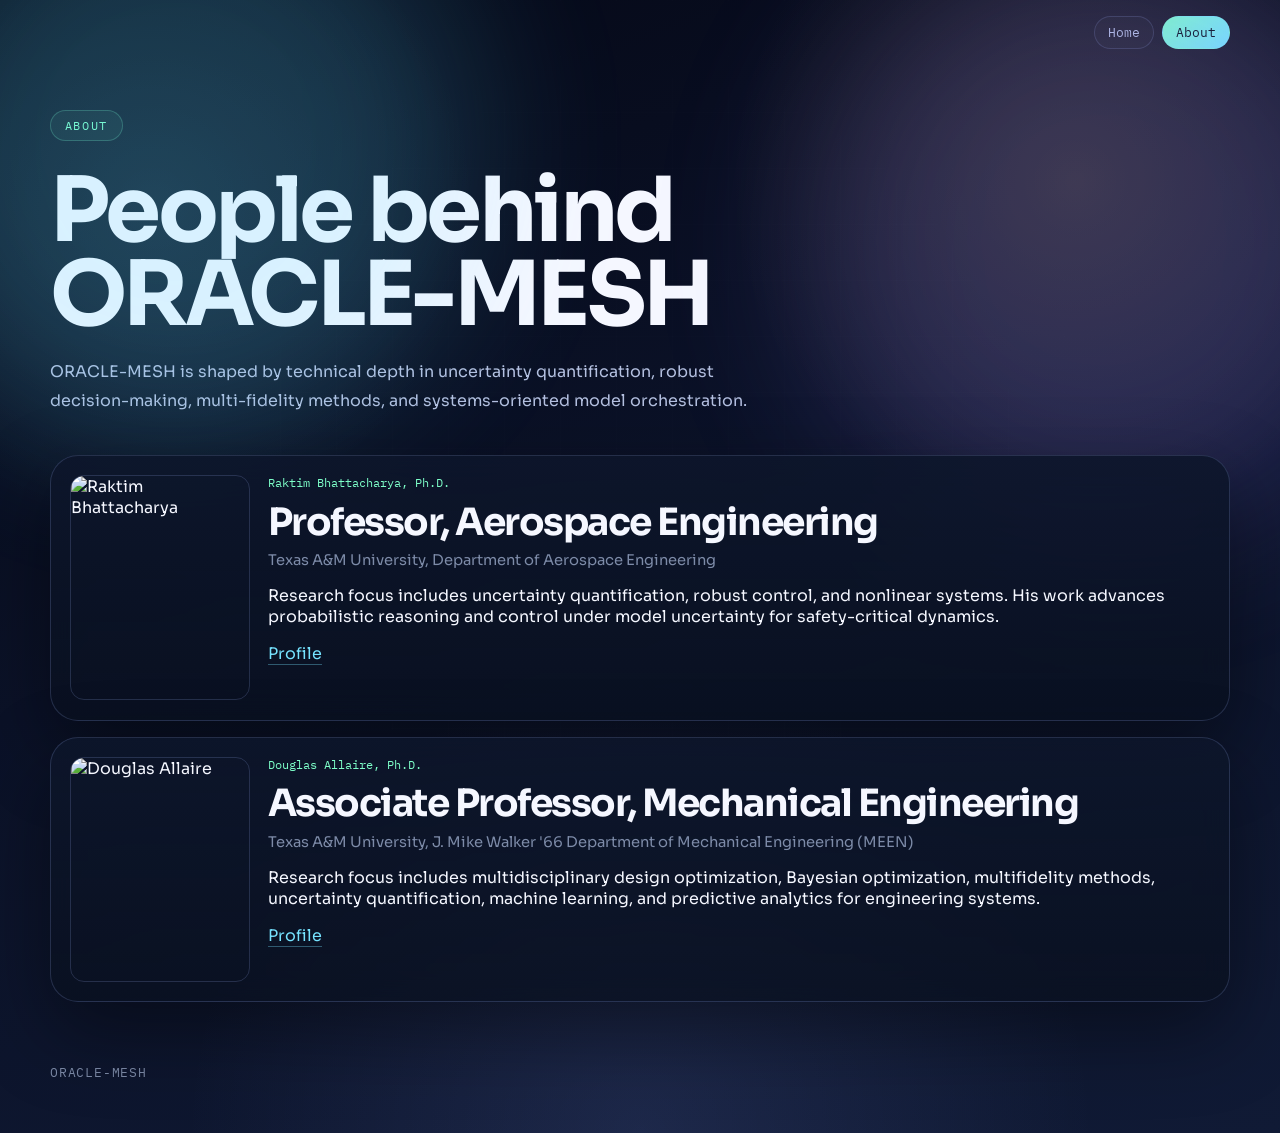
==== about.html @ adb91dab "Add About page with team profiles" ====
<!doctype html>
<html lang="en">
  <head>
    <meta charset="UTF-8" />
    <meta name="viewport" content="width=device-width, initial-scale=1.0" />
    <title>About | ORACLE-MESH</title>
    <meta
      name="description"
      content="About the ORACLE-MESH team and technical focus areas in uncertainty quantification, decision support, and multi-fidelity systems."
    />
    <link rel="preconnect" href="https://fonts.googleapis.com" />
    <link rel="preconnect" href="https://fonts.gstatic.com" crossorigin />
    <link
      href="https://fonts.googleapis.com/css2?family=IBM+Plex+Mono:wght@400;500&family=Sora:wght@400;500;600;700;800&display=swap"
      rel="stylesheet"
    />
    <link rel="stylesheet" href="styles.css" />
  </head>
  <body>
    <div class="aurora aurora-left"></div>
    <div class="aurora aurora-right"></div>
    <div class="grain"></div>

    <nav class="top-nav" aria-label="Primary">
      <a class="nav-link" href="index.html">Home</a>
      <a class="nav-link active" href="about.html">About</a>
    </nav>

    <header class="page-hero">
      <p class="badge">About</p>
      <h1>People behind ORACLE-MESH</h1>
      <p class="lede">
        ORACLE-MESH is shaped by technical depth in uncertainty quantification,
        robust decision-making, multi-fidelity methods, and systems-oriented
        model orchestration.
      </p>
    </header>

    <main>
      <section class="about-grid">
        <article class="profile-card">
          <img
            src="https://engineering.tamu.edu/aerospace/_files/_images/_profile-images/Raktim-Bhattacharya.jpg"
            alt="Raktim Bhattacharya"
            loading="lazy"
          />
          <div>
            <p class="card-index">Raktim Bhattacharya, Ph.D.</p>
            <h2>Professor, Aerospace Engineering</h2>
            <p class="profile-affiliation">
              Texas A&M University, Department of Aerospace Engineering
            </p>
            <p>
              Research focus includes uncertainty quantification, robust control,
              and nonlinear systems. His work advances probabilistic reasoning
              and control under model uncertainty for safety-critical dynamics.
            </p>
            <p class="profile-links">
              <a class="inline-link" href="https://engineering.tamu.edu/aerospace/profiles/rbhattacharya.html">Profile</a>
            </p>
          </div>
        </article>

        <article class="profile-card">
          <img
            src="https://engineering.tamu.edu/mechanical/_files/_images/_profile-images/allaire-douglas-profile.jpg"
            alt="Douglas Allaire"
            loading="lazy"
          />
          <div>
            <p class="card-index">Douglas Allaire, Ph.D.</p>
            <h2>Associate Professor, Mechanical Engineering</h2>
            <p class="profile-affiliation">
              Texas A&M University, J. Mike Walker '66 Department of Mechanical Engineering (MEEN)
            </p>
            <p>
              Research focus includes multidisciplinary design optimization,
              Bayesian optimization, multifidelity methods, uncertainty
              quantification, machine learning, and predictive analytics for
              engineering systems.
            </p>
            <p class="profile-links">
              <a class="inline-link" href="https://engineering.tamu.edu/mechanical/profiles/allaire-douglas.html">Profile</a>
            </p>
          </div>
        </article>
      </section>
    </main>

    <footer>
      <p>ORACLE-MESH</p>
    </footer>
  </body>
</html>
---- styles.css ----
:root {
  --bg-0: #050816;
  --bg-1: #0b1228;
  --bg-2: #101a35;
  --panel: rgba(10, 18, 38, 0.6);
  --panel-strong: rgba(9, 16, 31, 0.82);
  --line: rgba(163, 184, 255, 0.18);
  --text: #f5f7ff;
  --text-soft: #b4c0e0;
  --text-dim: #7d8ba8;
  --cyan: #76e3ff;
  --mint: #7effc9;
  --sun: #ffd36d;
  --violet: #89a1ff;
  --radius-xl: 28px;
  --radius-lg: 20px;
  --radius-md: 14px;
  --shadow: 0 30px 80px rgba(0, 0, 0, 0.4);
}

* {
  box-sizing: border-box;
}

html {
  scroll-behavior: smooth;
}

body {
  margin: 0;
  font-family: "Sora", "Avenir Next", "Segoe UI", sans-serif;
  color: var(--text);
  background:
    radial-gradient(circle at 12% 18%, rgba(118, 227, 255, 0.12), transparent 22%),
    radial-gradient(circle at 84% 16%, rgba(255, 211, 109, 0.14), transparent 24%),
    radial-gradient(circle at 50% 100%, rgba(137, 161, 255, 0.12), transparent 35%),
    linear-gradient(160deg, var(--bg-0), var(--bg-1) 45%, var(--bg-2));
  min-height: 100vh;
  overflow-x: hidden;
}

body::before {
  content: "";
  position: fixed;
  inset: 0;
  pointer-events: none;
  background:
    linear-gradient(rgba(255, 255, 255, 0.03) 1px, transparent 1px),
    linear-gradient(90deg, rgba(255, 255, 255, 0.03) 1px, transparent 1px);
  background-size: 56px 56px;
  mask-image: radial-gradient(circle at center, black 45%, transparent 90%);
  opacity: 0.28;
}

.aurora {
  position: fixed;
  width: 38rem;
  height: 38rem;
  border-radius: 50%;
  filter: blur(80px);
  opacity: 0.18;
  pointer-events: none;
}

.aurora-left {
  top: -10rem;
  left: -8rem;
  background: #59d9ff;
}

.aurora-right {
  top: -4rem;
  right: -8rem;
  background: #8f7bff;
}

.grain {
  position: fixed;
  inset: 0;
  pointer-events: none;
  background-image: radial-gradient(rgba(255, 255, 255, 0.04) 0.7px, transparent 0.7px);
  background-size: 4px 4px;
  opacity: 0.22;
}

.top-nav {
  width: min(1180px, calc(100vw - 2rem));
  margin: 1rem auto 0;
  display: flex;
  justify-content: flex-end;
  gap: 0.55rem;
}

.nav-link {
  font-family: "IBM Plex Mono", monospace;
  font-size: 0.8rem;
  color: var(--text-soft);
  text-decoration: none;
  border: 1px solid rgba(163, 184, 255, 0.18);
  background: rgba(255, 255, 255, 0.02);
  border-radius: 999px;
  padding: 0.45rem 0.8rem;
  transition: border-color 180ms ease, color 180ms ease, transform 180ms ease;
}

.nav-link:hover {
  color: var(--text);
  border-color: rgba(118, 227, 255, 0.5);
  transform: translateY(-1px);
}

.nav-link.active {
  color: #07101c;
  border-color: transparent;
  background: linear-gradient(135deg, var(--mint), var(--cyan));
}

.hero,
main,
footer {
  width: min(1180px, calc(100vw - 2rem));
  margin: 0 auto;
}

.hero {
  display: grid;
  grid-template-columns: minmax(0, 1.15fr) minmax(280px, 0.85fr);
  gap: 2rem;
  align-items: center;
  padding: 5rem 0 2.25rem;
}

.page-hero {
  width: min(1180px, calc(100vw - 2rem));
  margin: 0 auto;
  padding: 3rem 0 1.5rem;
  animation: rise-in 720ms ease-out;
}

.page-hero h1 {
  max-width: 14ch;
}

.hero-copy,
.hero-visual,
.panel,
.card,
.mode-panel {
  animation: rise-in 720ms ease-out;
}

.badge,
.expansion,
.section-kicker,
.card-index,
footer {
  font-family: "IBM Plex Mono", monospace;
}

.badge {
  display: inline-flex;
  align-items: center;
  padding: 0.45rem 0.85rem;
  border-radius: 999px;
  border: 1px solid rgba(126, 255, 201, 0.24);
  background: rgba(126, 255, 201, 0.06);
  color: var(--mint);
  font-size: 0.76rem;
  letter-spacing: 0.14em;
  text-transform: uppercase;
}

.expansion {
  margin: 1rem 0 0;
  max-width: 60ch;
  color: var(--text-dim);
  font-size: 0.78rem;
  line-height: 1.7;
  letter-spacing: 0.05em;
  text-transform: uppercase;
}

h1,
h2,
h3 {
  margin: 0;
  font-weight: 700;
  letter-spacing: -0.04em;
}

h1 {
  margin-top: 1rem;
  max-width: 10.5ch;
  font-size: clamp(2.8rem, 7vw, 5.8rem);
  line-height: 0.94;
}

h2 {
  font-size: clamp(1.6rem, 3vw, 2.35rem);
  line-height: 1.02;
}

h3 {
  font-size: 1.2rem;
  line-height: 1.15;
}

.lede,
.panel p,
.card p,
.mode-panel p {
  color: var(--text-soft);
  line-height: 1.78;
}

.lede {
  max-width: 60ch;
  margin-top: 1.3rem;
  font-size: 1rem;
}

.signal-row {
  display: flex;
  gap: 0.7rem;
  flex-wrap: wrap;
  margin-top: 1.45rem;
}

.signal-row span {
  padding: 0.55rem 0.8rem;
  border-radius: 999px;
  background: rgba(137, 161, 255, 0.08);
  border: 1px solid rgba(137, 161, 255, 0.18);
  color: var(--text);
  font-size: 0.82rem;
}

.cta-row {
  display: flex;
  gap: 0.9rem;
  flex-wrap: wrap;
  margin-top: 1.7rem;
}

.button {
  display: inline-flex;
  align-items: center;
  justify-content: center;
  min-height: 46px;
  padding: 0.7rem 1.05rem;
  border-radius: 999px;
  color: var(--text);
  text-decoration: none;
  border: 1px solid rgba(163, 184, 255, 0.22);
  background: rgba(255, 255, 255, 0.02);
  transition: transform 180ms ease, border-color 180ms ease, box-shadow 180ms ease, background-color 180ms ease;
}

.button:hover {
  transform: translateY(-2px);
  border-color: rgba(118, 227, 255, 0.55);
  box-shadow: 0 16px 30px rgba(118, 227, 255, 0.08);
}

.button.primary {
  color: #07101c;
  background: linear-gradient(135deg, var(--mint), var(--cyan));
  border-color: transparent;
  font-weight: 600;
}

.button.primary:hover {
  box-shadow: 0 18px 34px rgba(118, 227, 255, 0.18);
}

.hero-visual {
  display: flex;
  align-items: center;
  justify-content: center;
  min-height: 520px;
}

.mesh-frame {
  position: relative;
  width: min(100%, 430px);
  aspect-ratio: 1 / 1;
  border-radius: 32px;
  background:
    radial-gradient(circle at center, rgba(118, 227, 255, 0.12), transparent 38%),
    linear-gradient(180deg, rgba(255, 255, 255, 0.05), rgba(255, 255, 255, 0.01));
  border: 1px solid rgba(163, 184, 255, 0.16);
  box-shadow: var(--shadow);
  overflow: hidden;
}

.mesh-frame::before,
.mesh-frame::after {
  content: "";
  position: absolute;
  inset: 1rem;
  border-radius: 28px;
  border: 1px solid rgba(255, 255, 255, 0.04);
}

.mesh-frame::after {
  inset: auto 12% 14% auto;
  width: 36%;
  height: 36%;
  border-radius: 50%;
  border-color: rgba(126, 255, 201, 0.16);
}

.ring,
.pulse,
.core-node {
  position: absolute;
  top: 50%;
  left: 50%;
  transform: translate(-50%, -50%);
  border-radius: 50%;
}

.ring {
  border: 1px solid rgba(118, 227, 255, 0.22);
}

.ring-a {
  width: 62%;
  height: 62%;
}

.ring-b {
  width: 84%;
  height: 84%;
  border-color: rgba(137, 161, 255, 0.18);
}

.ring-c {
  width: 104%;
  height: 104%;
  border-color: rgba(255, 255, 255, 0.08);
}

.core-node {
  width: 1.15rem;
  height: 1.15rem;
  background: linear-gradient(135deg, var(--mint), var(--cyan));
  box-shadow: 0 0 32px rgba(118, 227, 255, 0.7);
}

.pulse {
  border: 1px solid rgba(255, 211, 109, 0.34);
}

.pulse-a {
  width: 24%;
  height: 24%;
}

.pulse-b {
  width: 44%;
  height: 44%;
  border-color: rgba(126, 255, 201, 0.2);
}

.tag {
  position: absolute;
  padding: 0.45rem 0.65rem;
  border-radius: 999px;
  background: rgba(9, 16, 31, 0.88);
  border: 1px solid rgba(163, 184, 255, 0.14);
  color: var(--text-soft);
  font-size: 0.76rem;
  backdrop-filter: blur(12px);
}

.tag-a {
  top: 16%;
  right: 8%;
}

.tag-b {
  bottom: 18%;
  left: 10%;
}

.tag-c {
  bottom: 8%;
  right: 12%;
}

main {
  display: grid;
  gap: 1.15rem;
  padding-bottom: 1rem;
}

.panel,
.card,
.mode-panel {
  background: linear-gradient(180deg, rgba(13, 22, 43, 0.9), rgba(9, 16, 31, 0.78));
  border: 1px solid var(--line);
  box-shadow: var(--shadow);
  backdrop-filter: blur(14px);
}

.panel,
.mode-panel {
  border-radius: var(--radius-xl);
  padding: 1.4rem;
}

.mission {
  display: grid;
  grid-template-columns: minmax(0, 0.9fr) minmax(0, 1.1fr);
  gap: 1.5rem;
  align-items: start;
}

.section-kicker {
  margin: 0 0 0.75rem;
  color: var(--cyan);
  font-size: 0.8rem;
  letter-spacing: 0.14em;
  text-transform: uppercase;
}

.grid {
  display: grid;
  grid-template-columns: repeat(3, minmax(0, 1fr));
  gap: 1rem;
}

.card {
  border-radius: var(--radius-lg);
  padding: 1.2rem;
}

.card-index {
  margin: 0 0 0.85rem;
  color: var(--mint);
  font-size: 0.76rem;
}

.card h3 {
  margin-bottom: 0.8rem;
}

.mode-grid {
  display: grid;
  grid-template-columns: repeat(2, minmax(0, 1fr));
  gap: 1rem;
}

.mode-panel.alt {
  background:
    radial-gradient(circle at top right, rgba(137, 161, 255, 0.12), transparent 30%),
    linear-gradient(180deg, rgba(13, 22, 43, 0.9), rgba(9, 16, 31, 0.78));
}

.about-grid {
  display: grid;
  grid-template-columns: 1fr;
  gap: 1rem;
}

.profile-card {
  display: grid;
  grid-template-columns: 180px minmax(0, 1fr);
  gap: 1.1rem;
  align-items: start;
  border-radius: var(--radius-xl);
  padding: 1.2rem;
  background: linear-gradient(180deg, rgba(13, 22, 43, 0.9), rgba(9, 16, 31, 0.78));
  border: 1px solid var(--line);
  box-shadow: var(--shadow);
  backdrop-filter: blur(14px);
}

.profile-card img {
  width: 100%;
  aspect-ratio: 4 / 5;
  object-fit: cover;
  border-radius: var(--radius-md);
  border: 1px solid rgba(163, 184, 255, 0.18);
}

.profile-affiliation {
  margin: 0.55rem 0 0.9rem;
  color: var(--text-dim);
  font-size: 0.92rem;
}

.profile-links {
  margin-top: 0.8rem;
}

.inline-link {
  color: var(--cyan);
  text-decoration: none;
  border-bottom: 1px solid rgba(118, 227, 255, 0.35);
}

.inline-link:hover {
  color: var(--mint);
  border-bottom-color: rgba(126, 255, 201, 0.6);
}

.manifesto {
  padding: 1rem 1.2rem;
}

.manifesto-line {
  display: flex;
  justify-content: space-between;
  gap: 1rem;
  flex-wrap: wrap;
}

.manifesto-line span {
  color: var(--text);
  font-size: clamp(1rem, 2vw, 1.25rem);
}

footer {
  padding: 2rem 0 2.4rem;
  color: var(--text-dim);
  font-size: 0.84rem;
  letter-spacing: 0.06em;
  text-transform: uppercase;
}

@keyframes rise-in {
  from {
    opacity: 0;
    transform: translateY(18px);
  }
  to {
    opacity: 1;
    transform: translateY(0);
  }
}

@media (max-width: 980px) {
  .hero,
  .mission,
  .grid,
  .mode-grid {
    grid-template-columns: 1fr;
  }

  .hero {
    padding-top: 4rem;
  }

  .top-nav {
    width: min(1180px, calc(100vw - 2rem));
    margin-top: 0.75rem;
  }

  .hero-visual {
    min-height: 360px;
  }

  h1 {
    max-width: 12ch;
  }

  .profile-card {
    grid-template-columns: 140px minmax(0, 1fr);
  }
}

@media (max-width: 640px) {
  .top-nav,
  .hero,
  .page-hero,
  main,
  footer {
    width: min(1180px, calc(100vw - 1.25rem));
  }

  .panel,
  .card,
  .mode-panel {
    padding: 1rem;
  }

  .mesh-frame {
    width: 100%;
  }

  .tag {
    font-size: 0.68rem;
  }

  .profile-card {
    grid-template-columns: 1fr;
  }

  .profile-card img {
    max-width: 260px;
  }
}
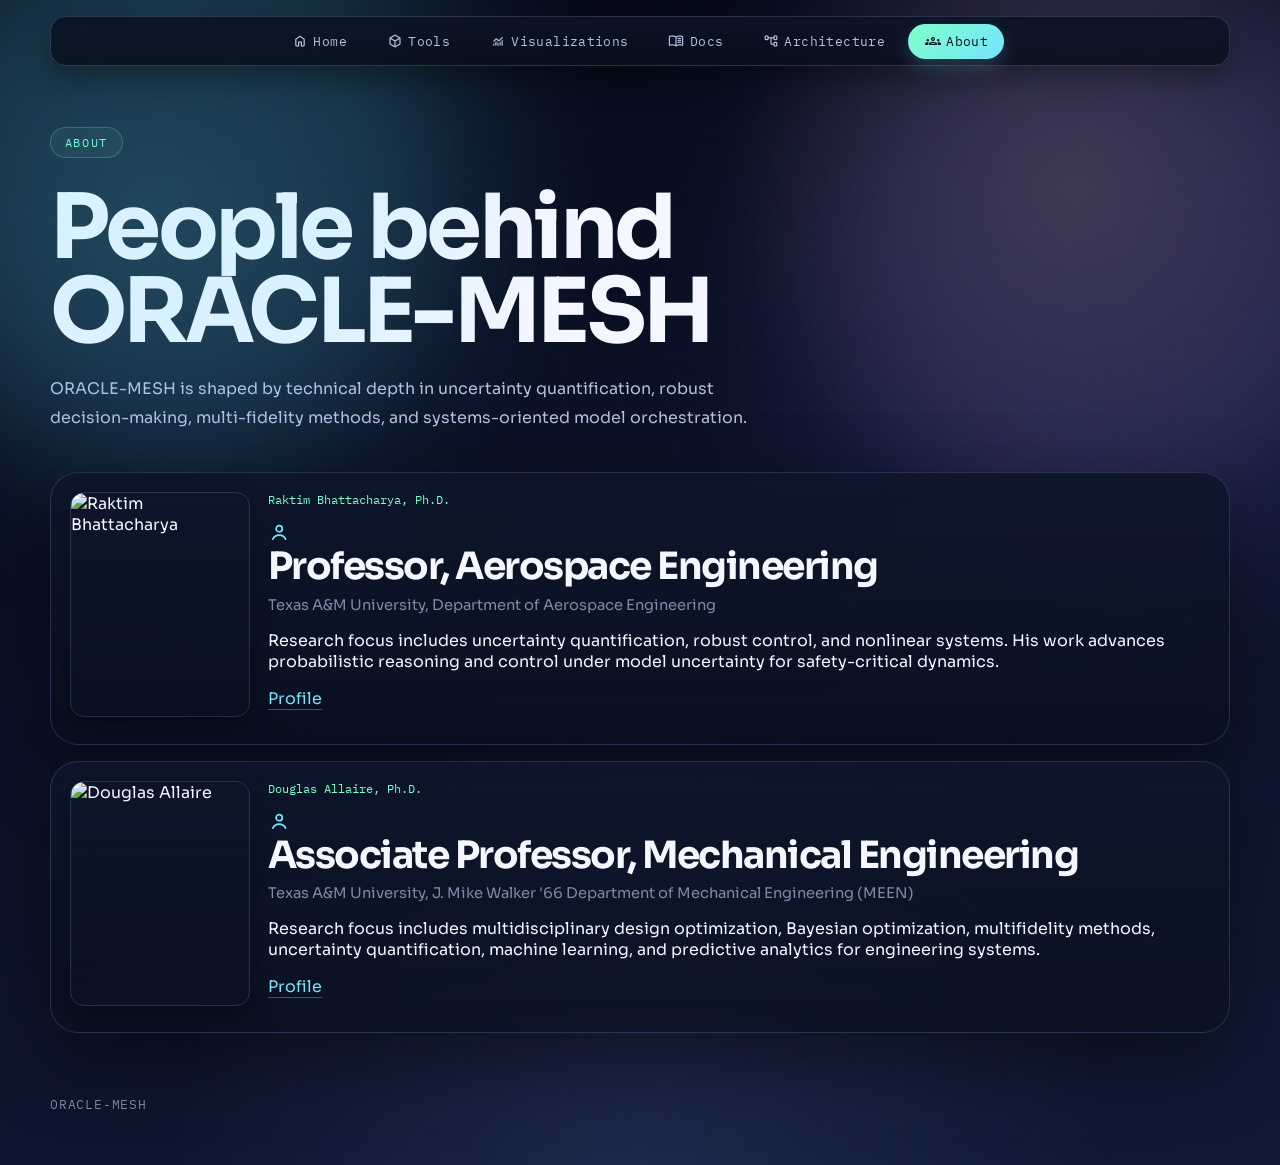
==== commit 3c7a2864: "Add SVG icon micro-interactions and page transition effects" ====
--- a/about.html
+++ b/about.html
@@ -14,6 +14,10 @@
       href="https://fonts.googleapis.com/css2?family=IBM+Plex+Mono:wght@400;500&family=Sora:wght@400;500;600;700;800&display=swap"
       rel="stylesheet"
     />
+    <link
+      href="https://fonts.googleapis.com/css2?family=Material+Symbols+Rounded:opsz,wght,FILL,GRAD@20..48,300..700,0..1,-50..200"
+      rel="stylesheet"
+    />
     <link rel="stylesheet" href="styles.css" />
   </head>
   <body>
@@ -22,8 +26,12 @@
     <div class="grain"></div>
 
     <nav class="top-nav" aria-label="Primary">
-      <a class="nav-link" href="index.html">Home</a>
-      <a class="nav-link active" href="about.html">About</a>
+      <a class="nav-link" href="index.html"><span class="material-symbols-rounded nav-icon">home</span>Home</a>
+      <a class="nav-link" href="tools.html"><span class="material-symbols-rounded nav-icon">deployed_code</span>Tools</a>
+      <a class="nav-link" href="visualizations.html"><span class="material-symbols-rounded nav-icon">monitoring</span>Visualizations</a>
+      <a class="nav-link" href="docs.html"><span class="material-symbols-rounded nav-icon">menu_book</span>Docs</a>
+      <a class="nav-link" href="architecture.html"><span class="material-symbols-rounded nav-icon">account_tree</span>Architecture</a>
+      <a class="nav-link active" href="about.html"><span class="material-symbols-rounded nav-icon">groups</span>About</a>
     </nav>
 
     <header class="page-hero">
@@ -46,6 +54,7 @@
           />
           <div>
             <p class="card-index">Raktim Bhattacharya, Ph.D.</p>
+            <svg class="micro-icon" aria-hidden="true" focusable="false"><use href="assets/icons.svg#icon-user"></use></svg>
             <h2>Professor, Aerospace Engineering</h2>
             <p class="profile-affiliation">
               Texas A&M University, Department of Aerospace Engineering
@@ -69,6 +78,7 @@
           />
           <div>
             <p class="card-index">Douglas Allaire, Ph.D.</p>
+            <svg class="micro-icon" aria-hidden="true" focusable="false"><use href="assets/icons.svg#icon-user"></use></svg>
             <h2>Associate Professor, Mechanical Engineering</h2>
             <p class="profile-affiliation">
               Texas A&M University, J. Mike Walker '66 Department of Mechanical Engineering (MEEN)
@@ -90,5 +100,6 @@
     <footer>
       <p>ORACLE-MESH</p>
     </footer>
+    <script src="assets/js/ui-effects.js"></script>
   </body>
 </html>
--- a/styles.css
+++ b/styles.css
@@ -37,6 +37,19 @@
     linear-gradient(160deg, var(--bg-0), var(--bg-1) 45%, var(--bg-2));
   min-height: 100vh;
   overflow-x: hidden;
+  opacity: 0;
+  transform: translateY(8px);
+  transition: opacity 300ms ease, transform 300ms ease;
+}
+
+body.is-ready {
+  opacity: 1;
+  transform: translateY(0);
+}
+
+body.is-leaving {
+  opacity: 0;
+  transform: translateY(-8px);
 }
 
 body::before {
@@ -84,11 +97,21 @@
 }
 
 .top-nav {
-  width: min(1180px, calc(100vw - 2rem));
   margin: 1rem auto 0;
   display: flex;
-  justify-content: flex-end;
-  gap: 0.55rem;
+  justify-content: center;
+  gap: 0.45rem;
+  flex-wrap: wrap;
+  position: sticky;
+  top: 0.75rem;
+  z-index: 30;
+  padding: 0.42rem;
+  border-radius: 16px;
+  width: min(1180px, calc(100vw - 1.25rem));
+  background: linear-gradient(180deg, rgba(12, 20, 38, 0.92), rgba(8, 14, 27, 0.85));
+  border: 1px solid rgba(163, 184, 255, 0.2);
+  backdrop-filter: blur(14px);
+  box-shadow: 0 12px 30px rgba(0, 0, 0, 0.35);
 }
 
 .nav-link {
@@ -96,16 +119,21 @@
   font-size: 0.8rem;
   color: var(--text-soft);
   text-decoration: none;
-  border: 1px solid rgba(163, 184, 255, 0.18);
-  background: rgba(255, 255, 255, 0.02);
+  border: 1px solid transparent;
+  background: transparent;
   border-radius: 999px;
-  padding: 0.45rem 0.8rem;
-  transition: border-color 180ms ease, color 180ms ease, transform 180ms ease;
+  padding: 0.5rem 0.95rem;
+  letter-spacing: 0.03em;
+  transition: border-color 180ms ease, color 180ms ease, transform 180ms ease, background-color 180ms ease;
+  display: inline-flex;
+  align-items: center;
+  gap: 0.35rem;
 }
 
 .nav-link:hover {
   color: var(--text);
-  border-color: rgba(118, 227, 255, 0.5);
+  background: rgba(118, 227, 255, 0.08);
+  border-color: rgba(118, 227, 255, 0.36);
   transform: translateY(-1px);
 }
 
@@ -113,6 +141,30 @@
   color: #07101c;
   border-color: transparent;
   background: linear-gradient(135deg, var(--mint), var(--cyan));
+  box-shadow: 0 8px 18px rgba(118, 227, 255, 0.2);
+}
+
+.nav-icon {
+  font-size: 1rem;
+  line-height: 1;
+}
+
+.micro-icon {
+  width: 1.4rem;
+  height: 1.4rem;
+  color: var(--cyan);
+  stroke-dasharray: 120;
+  stroke-dashoffset: 0;
+  transition: transform 260ms ease, color 260ms ease, stroke-dashoffset 360ms ease;
+}
+
+.portal-card:hover .micro-icon,
+.card:hover .micro-icon,
+.panel:hover .micro-icon,
+.profile-card:hover .micro-icon {
+  transform: rotate(-6deg) scale(1.06);
+  color: var(--mint);
+  stroke-dashoffset: 120;
 }
 
 .hero,
@@ -434,6 +486,8 @@
 .card {
   border-radius: var(--radius-lg);
   padding: 1.2rem;
+  position: relative;
+  overflow: hidden;
 }
 
 .card-index {
@@ -456,6 +510,137 @@
   background:
     radial-gradient(circle at top right, rgba(137, 161, 255, 0.12), transparent 30%),
     linear-gradient(180deg, rgba(13, 22, 43, 0.9), rgba(9, 16, 31, 0.78));
+}
+
+.portal-grid {
+  display: grid;
+  grid-template-columns: repeat(2, minmax(0, 1fr));
+  gap: 1rem;
+}
+
+.portal-card {
+  display: block;
+  border-radius: var(--radius-lg);
+  padding: 1.2rem;
+  background: linear-gradient(180deg, rgba(13, 22, 43, 0.9), rgba(9, 16, 31, 0.78));
+  border: 1px solid var(--line);
+  text-decoration: none;
+  box-shadow: var(--shadow);
+  transition: transform 180ms ease, border-color 180ms ease, box-shadow 180ms ease;
+  position: relative;
+  overflow: hidden;
+}
+
+.portal-card:hover {
+  transform: translateY(-3px);
+  border-color: rgba(118, 227, 255, 0.5);
+  box-shadow: 0 24px 42px rgba(118, 227, 255, 0.12);
+}
+
+.portal-card h3 {
+  color: var(--text);
+}
+
+.portal-card p {
+  color: var(--text-soft);
+}
+
+.card-icon {
+  font-size: 1.15rem;
+  color: var(--cyan);
+  background: rgba(118, 227, 255, 0.08);
+  border: 1px solid rgba(118, 227, 255, 0.22);
+  border-radius: 10px;
+  padding: 0.3rem;
+  margin: 0 0 0.55rem;
+}
+
+.tool-grid,
+.viz-grid,
+.docs-layout {
+  grid-template-columns: repeat(2, minmax(0, 1fr));
+}
+
+.docs-layout {
+  display: grid;
+  gap: 1rem;
+}
+
+.doc-list {
+  margin: 0.8rem 0 0;
+  padding-left: 1.2rem;
+}
+
+.doc-list li {
+  color: var(--text-soft);
+  margin: 0.45rem 0;
+  line-height: 1.7;
+}
+
+canvas {
+  width: 100%;
+  height: auto;
+  border-radius: var(--radius-md);
+  border: 1px solid rgba(163, 184, 255, 0.22);
+  background: rgba(7, 14, 26, 0.8);
+}
+
+.viz-caption {
+  color: var(--text-dim);
+  margin-top: 0.75rem;
+}
+
+.options-tree {
+  display: grid;
+  grid-template-columns: repeat(3, minmax(0, 1fr));
+  gap: 0.8rem;
+  margin-top: 0.9rem;
+}
+
+.tree-branch {
+  border-radius: var(--radius-md);
+  border: 1px solid rgba(163, 184, 255, 0.22);
+  padding: 0.85rem;
+  background: rgba(5, 12, 24, 0.72);
+}
+
+.tree-branch header {
+  display: flex;
+  justify-content: space-between;
+  align-items: baseline;
+  gap: 0.8rem;
+}
+
+.tree-branch header h3 {
+  font-size: 0.96rem;
+  color: var(--text);
+}
+
+.tree-branch header span {
+  color: var(--mint);
+  font-family: "IBM Plex Mono", monospace;
+  font-size: 0.72rem;
+}
+
+.tree-branch ul {
+  margin: 0.75rem 0 0;
+  padding-left: 1.05rem;
+}
+
+.tree-branch li {
+  color: var(--text-soft);
+  margin: 0.32rem 0;
+  line-height: 1.5;
+}
+
+.code-block {
+  margin: 0.75rem 0 0;
+  padding: 0.95rem;
+  border-radius: var(--radius-md);
+  border: 1px solid rgba(163, 184, 255, 0.22);
+  background: rgba(5, 12, 24, 0.8);
+  color: var(--text-soft);
+  overflow-x: auto;
 }
 
 .about-grid {
@@ -475,6 +660,19 @@
   border: 1px solid var(--line);
   box-shadow: var(--shadow);
   backdrop-filter: blur(14px);
+  position: relative;
+  overflow: hidden;
+}
+
+.reveal-item {
+  opacity: 0;
+  transform: translateY(14px) scale(0.99);
+}
+
+.reveal-item.in-view {
+  opacity: 1;
+  transform: translateY(0) scale(1);
+  transition: opacity 420ms ease, transform 420ms ease;
 }
 
 .profile-card img {
@@ -483,6 +681,26 @@
   object-fit: cover;
   border-radius: var(--radius-md);
   border: 1px solid rgba(163, 184, 255, 0.18);
+  box-shadow: 0 10px 24px rgba(0, 0, 0, 0.35);
+}
+
+.panel,
+.profile-card {
+  position: relative;
+  overflow: hidden;
+}
+
+.card::after,
+.portal-card::after,
+.panel::after,
+.profile-card::after {
+  content: "";
+  position: absolute;
+  inset: auto -20% -85% auto;
+  width: 60%;
+  height: 80%;
+  background: radial-gradient(circle, rgba(118, 227, 255, 0.12), transparent 65%);
+  pointer-events: none;
 }
 
 .profile-affiliation {
@@ -504,6 +722,26 @@
 .inline-link:hover {
   color: var(--mint);
   border-bottom-color: rgba(126, 255, 201, 0.6);
+}
+
+.hero-visual .ring {
+  animation: drift 10s ease-in-out infinite;
+}
+
+.hero-visual .ring-b {
+  animation-delay: 1.2s;
+}
+
+.hero-visual .ring-c {
+  animation-delay: 2.3s;
+}
+
+.hero-visual .pulse {
+  animation: pulseBeat 2.8s ease-in-out infinite;
+}
+
+.hero-visual .pulse-b {
+  animation-delay: 1.4s;
 }
 
 .manifesto {
@@ -541,11 +779,28 @@
   }
 }
 
+@keyframes drift {
+  0% { transform: translate(-50%, -50%) scale(0.98); }
+  50% { transform: translate(-50%, -50%) scale(1.02); }
+  100% { transform: translate(-50%, -50%) scale(0.98); }
+}
+
+@keyframes pulseBeat {
+  0% { opacity: 0.32; transform: translate(-50%, -50%) scale(0.94); }
+  50% { opacity: 0.85; transform: translate(-50%, -50%) scale(1.06); }
+  100% { opacity: 0.32; transform: translate(-50%, -50%) scale(0.94); }
+}
+
 @media (max-width: 980px) {
   .hero,
   .mission,
+  .portal-grid,
   .grid,
-  .mode-grid {
+  .mode-grid,
+  .tool-grid,
+  .viz-grid,
+  .docs-layout,
+  .options-tree {
     grid-template-columns: 1fr;
   }
 
@@ -554,7 +809,7 @@
   }
 
   .top-nav {
-    width: min(1180px, calc(100vw - 2rem));
+    top: 0.6rem;
     margin-top: 0.75rem;
   }
 
@@ -580,6 +835,21 @@
     width: min(1180px, calc(100vw - 1.25rem));
   }
 
+  .top-nav {
+    justify-content: center;
+    padding: 0.36rem;
+    border-radius: 14px;
+  }
+
+  .nav-link {
+    padding: 0.44rem 0.78rem;
+    font-size: 0.75rem;
+  }
+
+  .nav-icon {
+    font-size: 0.92rem;
+  }
+
   .panel,
   .card,
   .mode-panel {
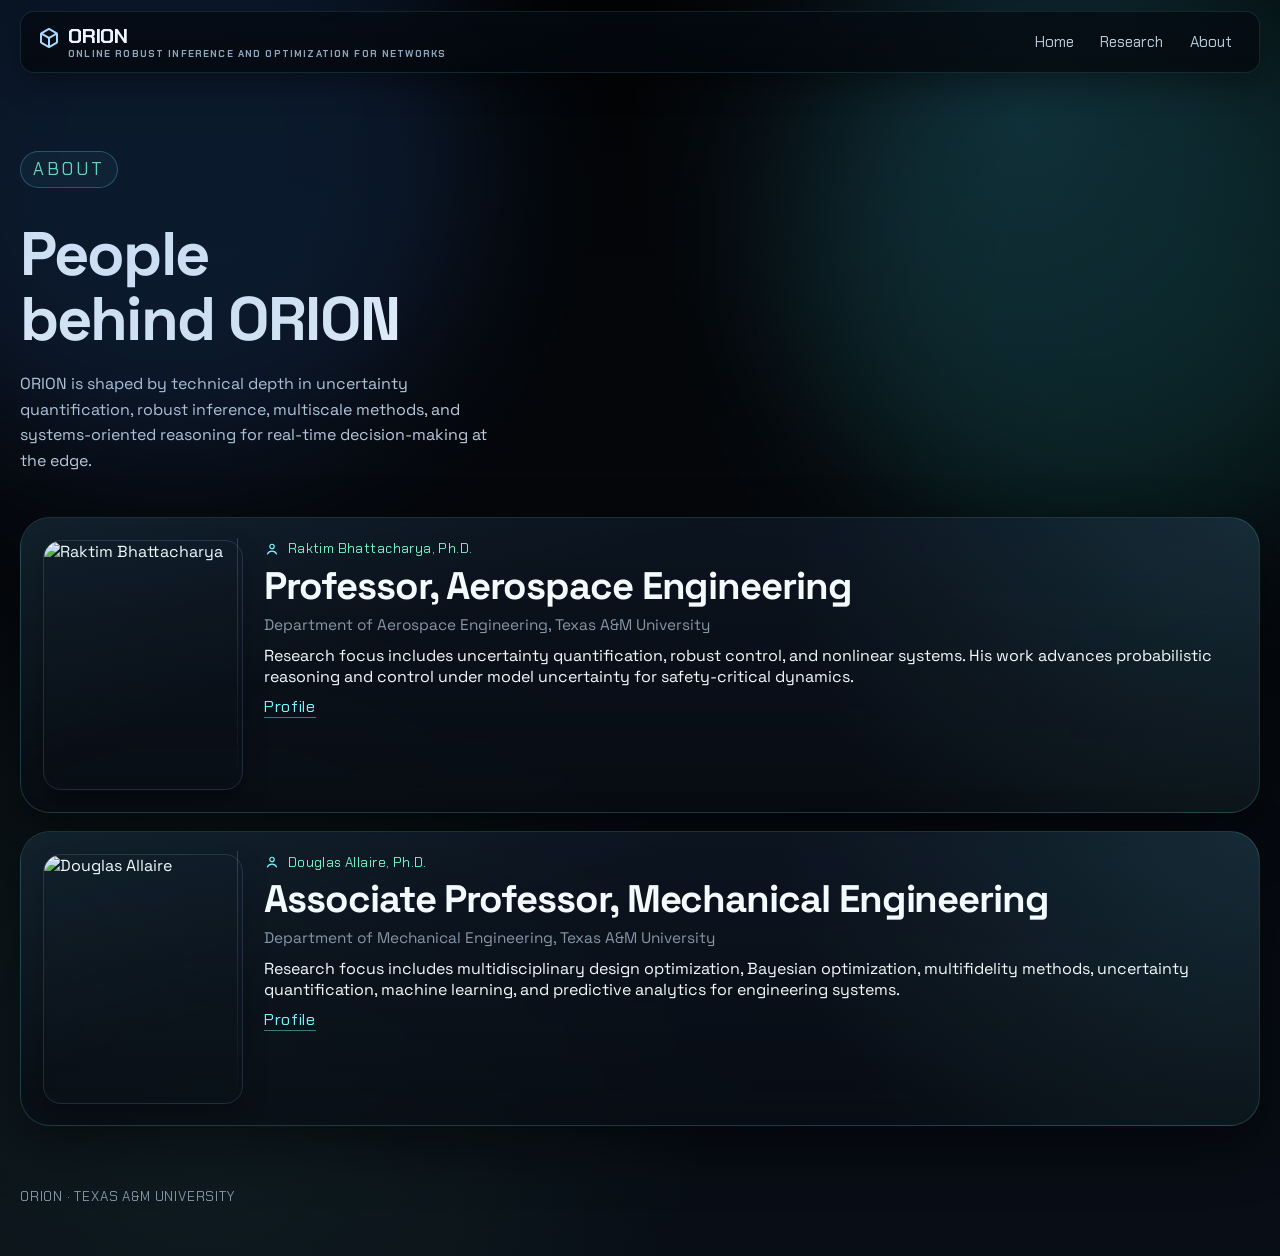
==== commit 598cbc98: "Refine D³ARWIN figure layout, update naming, add Texas A&M footer" ====
--- a/about.html
+++ b/about.html
@@ -3,15 +3,15 @@
   <head>
     <meta charset="UTF-8" />
     <meta name="viewport" content="width=device-width, initial-scale=1.0" />
-    <title>About | ORACLE-MESH</title>
+    <title>About | ORION</title>
     <meta
       name="description"
-      content="About the ORACLE-MESH team and technical focus areas in uncertainty quantification, decision support, and multi-fidelity systems."
+      content="About the ORION team: research in uncertainty quantification, robust inference, decision support, and multiscale systems at Texas A&M University."
     />
     <link rel="preconnect" href="https://fonts.googleapis.com" />
     <link rel="preconnect" href="https://fonts.gstatic.com" crossorigin />
     <link
-      href="https://fonts.googleapis.com/css2?family=IBM+Plex+Mono:wght@400;500&family=Sora:wght@400;500;600;700;800&display=swap"
+      href="https://fonts.googleapis.com/css2?family=Chakra+Petch:wght@400;500;600;700&family=Space+Grotesk:wght@400;500;700&display=swap"
       rel="stylesheet"
     />
     <link
@@ -26,21 +26,27 @@
     <div class="grain"></div>
 
     <nav class="top-nav" aria-label="Primary">
-      <a class="nav-link" href="index.html"><span class="material-symbols-rounded nav-icon">home</span>Home</a>
-      <a class="nav-link" href="tools.html"><span class="material-symbols-rounded nav-icon">deployed_code</span>Tools</a>
-      <a class="nav-link" href="visualizations.html"><span class="material-symbols-rounded nav-icon">monitoring</span>Visualizations</a>
-      <a class="nav-link" href="docs.html"><span class="material-symbols-rounded nav-icon">menu_book</span>Docs</a>
-      <a class="nav-link" href="architecture.html"><span class="material-symbols-rounded nav-icon">account_tree</span>Architecture</a>
-      <a class="nav-link active" href="about.html"><span class="material-symbols-rounded nav-icon">groups</span>About</a>
+      <a class="nav-brand" href="index.html">
+        <span class="material-symbols-rounded nav-brand-icon">deployed_code</span>
+        <span class="nav-brand-copy">
+          <span class="nav-brand-title">ORION</span>
+          <span class="nav-brand-subtitle">ONLINE ROBUST INFERENCE AND OPTIMIZATION FOR NETWORKS</span>
+        </span>
+      </a>
+      <div class="nav-menu">
+        <a class="nav-link" href="index.html">Home</a>
+        <a class="nav-link" href="research.html">Research</a>
+        <a class="nav-link" href="about.html">About</a>
+      </div>
     </nav>
 
     <header class="page-hero">
       <p class="badge">About</p>
-      <h1>People behind ORACLE-MESH</h1>
+      <h1>People behind ORION</h1>
       <p class="lede">
-        ORACLE-MESH is shaped by technical depth in uncertainty quantification,
-        robust decision-making, multi-fidelity methods, and systems-oriented
-        model orchestration.
+        ORION is shaped by technical depth in uncertainty quantification,
+        robust inference, multiscale methods, and systems-oriented reasoning
+        for real-time decision-making at the edge.
       </p>
     </header>
 
@@ -53,11 +59,13 @@
             loading="lazy"
           />
           <div>
-            <p class="card-index">Raktim Bhattacharya, Ph.D.</p>
-            <svg class="micro-icon" aria-hidden="true" focusable="false"><use href="assets/icons.svg#icon-user"></use></svg>
+            <div class="profile-meta">
+              <svg class="micro-icon" aria-hidden="true" focusable="false"><use href="assets/icons.svg#icon-user"></use></svg>
+              <p class="card-index">Raktim Bhattacharya, Ph.D.</p>
+            </div>
             <h2>Professor, Aerospace Engineering</h2>
             <p class="profile-affiliation">
-              Texas A&M University, Department of Aerospace Engineering
+              Department of Aerospace Engineering, Texas A&M University
             </p>
             <p>
               Research focus includes uncertainty quantification, robust control,
@@ -77,11 +85,13 @@
             loading="lazy"
           />
           <div>
-            <p class="card-index">Douglas Allaire, Ph.D.</p>
-            <svg class="micro-icon" aria-hidden="true" focusable="false"><use href="assets/icons.svg#icon-user"></use></svg>
+            <div class="profile-meta">
+              <svg class="micro-icon" aria-hidden="true" focusable="false"><use href="assets/icons.svg#icon-user"></use></svg>
+              <p class="card-index">Douglas Allaire, Ph.D.</p>
+            </div>
             <h2>Associate Professor, Mechanical Engineering</h2>
             <p class="profile-affiliation">
-              Texas A&M University, J. Mike Walker '66 Department of Mechanical Engineering (MEEN)
+              Department of Mechanical Engineering, Texas A&M University 
             </p>
             <p>
               Research focus includes multidisciplinary design optimization,
@@ -98,7 +108,7 @@
     </main>
 
     <footer>
-      <p>ORACLE-MESH</p>
+      <p>ORION &middot; Texas A&amp;M University</p>
     </footer>
     <script src="assets/js/ui-effects.js"></script>
   </body>
--- a/styles.css
+++ b/styles.css
@@ -1,21 +1,22 @@
 :root {
-  --bg-0: #050816;
-  --bg-1: #0b1228;
-  --bg-2: #101a35;
-  --panel: rgba(10, 18, 38, 0.6);
-  --panel-strong: rgba(9, 16, 31, 0.82);
-  --line: rgba(163, 184, 255, 0.18);
-  --text: #f5f7ff;
-  --text-soft: #b4c0e0;
-  --text-dim: #7d8ba8;
-  --cyan: #76e3ff;
-  --mint: #7effc9;
-  --sun: #ffd36d;
-  --violet: #89a1ff;
-  --radius-xl: 28px;
-  --radius-lg: 20px;
-  --radius-md: 14px;
-  --shadow: 0 30px 80px rgba(0, 0, 0, 0.4);
+  --ai-blue: #51a6ff;
+  --ai-cyan: #74f6ff;
+  --ai-mint: #6df0c2;
+  --ink-invert: #061017;
+  --bg-0: #030507;
+  --bg-1: #071019;
+  --bg-2: #0b1420;
+  --line: rgba(116, 246, 255, 0.16);
+  --text: #f4fbff;
+  --text-soft: #b9cad8;
+  --text-dim: #8696a7;
+  --cyan: var(--ai-cyan);
+  --mint: var(--ai-mint);
+  --radius-xl: 30px;
+  --radius-lg: 22px;
+  --radius-md: 16px;
+  --shadow: 0 22px 56px rgba(0, 0, 0, 0.48);
+  --shadow-soft: 0 12px 30px rgba(0, 0, 0, 0.32);
 }
 
 * {
@@ -28,13 +29,12 @@
 
 body {
   margin: 0;
-  font-family: "Sora", "Avenir Next", "Segoe UI", sans-serif;
+  font-family: "Space Grotesk", "Avenir Next", "Segoe UI", sans-serif;
   color: var(--text);
   background:
-    radial-gradient(circle at 12% 18%, rgba(118, 227, 255, 0.12), transparent 22%),
-    radial-gradient(circle at 84% 16%, rgba(255, 211, 109, 0.14), transparent 24%),
-    radial-gradient(circle at 50% 100%, rgba(137, 161, 255, 0.12), transparent 35%),
-    linear-gradient(160deg, var(--bg-0), var(--bg-1) 45%, var(--bg-2));
+    radial-gradient(circle at 80% 10%, rgba(81, 166, 255, 0.12), transparent 26%),
+    radial-gradient(circle at 16% 84%, rgba(109, 240, 194, 0.08), transparent 34%),
+    linear-gradient(180deg, #020304 0%, #05070b 40%, #080e16 100%);
   min-height: 100vh;
   overflow-x: hidden;
   opacity: 0;
@@ -58,11 +58,11 @@
   inset: 0;
   pointer-events: none;
   background:
-    linear-gradient(rgba(255, 255, 255, 0.03) 1px, transparent 1px),
-    linear-gradient(90deg, rgba(255, 255, 255, 0.03) 1px, transparent 1px);
-  background-size: 56px 56px;
+    linear-gradient(rgba(255, 255, 255, 0.026) 1px, transparent 1px),
+    linear-gradient(90deg, rgba(255, 255, 255, 0.026) 1px, transparent 1px);
+  background-size: 62px 62px;
   mask-image: radial-gradient(circle at center, black 45%, transparent 90%);
-  opacity: 0.28;
+  opacity: 0.12;
 }
 
 .aurora {
@@ -71,20 +71,20 @@
   height: 38rem;
   border-radius: 50%;
   filter: blur(80px);
-  opacity: 0.18;
+  opacity: 0.2;
   pointer-events: none;
 }
 
 .aurora-left {
   top: -10rem;
   left: -8rem;
-  background: #59d9ff;
+  background: #2f6cc4;
 }
 
 .aurora-right {
   top: -4rem;
   right: -8rem;
-  background: #8f7bff;
+  background: #1f8e8a;
 }
 
 .grain {
@@ -93,104 +93,125 @@
   pointer-events: none;
   background-image: radial-gradient(rgba(255, 255, 255, 0.04) 0.7px, transparent 0.7px);
   background-size: 4px 4px;
-  opacity: 0.22;
+  opacity: 0.16;
+}
+
+.top-nav,
+.hero,
+.page-hero,
+main,
+footer {
+  width: min(1240px, calc(100vw - 2rem));
+  margin: 0 auto;
 }
 
 .top-nav {
-  margin: 1rem auto 0;
+  margin: 0.7rem auto 0;
   display: flex;
-  justify-content: center;
+  justify-content: space-between;
+  align-items: center;
+  gap: 1rem;
+  padding: 0.78rem 1rem;
+  border-radius: 14px;
+  background: linear-gradient(180deg, rgba(5, 10, 18, 0.82), rgba(3, 7, 12, 0.78));
+  border: 1px solid rgba(116, 246, 255, 0.12);
+  backdrop-filter: blur(10px);
+  box-shadow: var(--shadow-soft);
+}
+
+.nav-brand {
+  display: inline-flex;
+  align-items: flex-start;
   gap: 0.45rem;
-  flex-wrap: wrap;
-  position: sticky;
-  top: 0.75rem;
-  z-index: 30;
-  padding: 0.42rem;
-  border-radius: 16px;
-  width: min(1180px, calc(100vw - 1.25rem));
-  background: linear-gradient(180deg, rgba(12, 20, 38, 0.92), rgba(8, 14, 27, 0.85));
-  border: 1px solid rgba(163, 184, 255, 0.2);
-  backdrop-filter: blur(14px);
-  box-shadow: 0 12px 30px rgba(0, 0, 0, 0.35);
+  color: #edf5ff;
+  text-decoration: none;
+  font-weight: 700;
+  letter-spacing: -0.02em;
+}
+
+.nav-brand-copy {
+  display: flex;
+  flex-direction: column;
+  gap: 0.08rem;
+}
+
+.nav-brand-title {
+  font-family: "Chakra Petch", "Space Grotesk", sans-serif;
+  font-size: 1.3rem;
+  line-height: 1.05;
+}
+
+.nav-brand-subtitle {
+  font-family: "Chakra Petch", "Space Grotesk", sans-serif;
+  font-size: 0.6rem;
+  line-height: 1.2;
+  letter-spacing: 0.12em;
+  color: #8fa7bc;
+}
+
+.nav-brand-icon {
+  font-size: 1.5rem;
+  margin-top: 0.08rem;
+  color: #a9d9ff;
+}
+
+.nav-menu {
+  display: inline-flex;
+  align-items: center;
+  gap: 0.36rem;
 }
 
 .nav-link {
-  font-family: "IBM Plex Mono", monospace;
-  font-size: 0.8rem;
+  font-family: "Chakra Petch", "Space Grotesk", sans-serif;
+  font-size: 0.95rem;
   color: var(--text-soft);
   text-decoration: none;
   border: 1px solid transparent;
   background: transparent;
-  border-radius: 999px;
-  padding: 0.5rem 0.95rem;
-  letter-spacing: 0.03em;
-  transition: border-color 180ms ease, color 180ms ease, transform 180ms ease, background-color 180ms ease;
-  display: inline-flex;
-  align-items: center;
-  gap: 0.35rem;
+  border-radius: 10px;
+  padding: 0.32rem 0.6rem;
+  transition: border-color 180ms ease, color 180ms ease, background-color 180ms ease;
 }
 
 .nav-link:hover {
   color: var(--text);
-  background: rgba(118, 227, 255, 0.08);
-  border-color: rgba(118, 227, 255, 0.36);
-  transform: translateY(-1px);
-}
-
-.nav-link.active {
-  color: #07101c;
-  border-color: transparent;
-  background: linear-gradient(135deg, var(--mint), var(--cyan));
-  box-shadow: 0 8px 18px rgba(118, 227, 255, 0.2);
-}
-
-.nav-icon {
-  font-size: 1rem;
-  line-height: 1;
+  background: rgba(255, 255, 255, 0.04);
+  border-color: rgba(255, 255, 255, 0.06);
+}
+
+.nav-icon,
+.nav-actions {
+  display: none;
 }
 
 .micro-icon {
-  width: 1.4rem;
-  height: 1.4rem;
+  width: 1rem;
+  height: 1rem;
   color: var(--cyan);
-  stroke-dasharray: 120;
-  stroke-dashoffset: 0;
-  transition: transform 260ms ease, color 260ms ease, stroke-dashoffset 360ms ease;
-}
-
-.portal-card:hover .micro-icon,
-.card:hover .micro-icon,
-.panel:hover .micro-icon,
-.profile-card:hover .micro-icon {
-  transform: rotate(-6deg) scale(1.06);
-  color: var(--mint);
-  stroke-dashoffset: 120;
-}
-
-.hero,
-main,
-footer {
-  width: min(1180px, calc(100vw - 2rem));
-  margin: 0 auto;
 }
 
 .hero {
   display: grid;
-  grid-template-columns: minmax(0, 1.15fr) minmax(280px, 0.85fr);
-  gap: 2rem;
-  align-items: center;
-  padding: 5rem 0 2.25rem;
-}
-
-.page-hero {
-  width: min(1180px, calc(100vw - 2rem));
-  margin: 0 auto;
-  padding: 3rem 0 1.5rem;
-  animation: rise-in 720ms ease-out;
-}
-
-.page-hero h1 {
-  max-width: 14ch;
+  grid-template-columns: minmax(0, 1.08fr) minmax(420px, 0.92fr);
+  gap: 2.1rem;
+  align-items: stretch;
+  padding: 3rem 0 2.6rem;
+  min-height: 80vh;
+  position: relative;
+  overflow: hidden;
+}
+
+.hero::before {
+  content: "";
+  position: absolute;
+  right: -8%;
+  top: -16%;
+  width: 34%;
+  height: 140%;
+  background: linear-gradient(180deg, rgba(170, 230, 255, 0.4), rgba(116, 246, 255, 0.02));
+  filter: blur(42px);
+  opacity: 0.22;
+  pointer-events: none;
 }
 
 .hero-copy,
@@ -201,34 +222,51 @@
   animation: rise-in 720ms ease-out;
 }
 
+.hero-copy {
+  order: 2;
+  align-self: center;
+  max-width: 560px;
+  margin: 0;
+  text-align: left;
+  padding: 1.7rem 1.5rem;
+  background:
+    radial-gradient(circle at top right, rgba(116, 246, 255, 0.08), transparent 44%),
+    linear-gradient(180deg, rgba(9, 16, 27, 0.76), rgba(6, 11, 19, 0.82));
+  border: 1px solid rgba(116, 246, 255, 0.14);
+  border-radius: 18px;
+  box-shadow: var(--shadow-soft);
+  position: relative;
+  z-index: 1;
+}
+
 .badge,
 .expansion,
 .section-kicker,
 .card-index,
 footer {
-  font-family: "IBM Plex Mono", monospace;
+  font-family: "Chakra Petch", "Space Grotesk", sans-serif;
 }
 
 .badge {
   display: inline-flex;
   align-items: center;
-  padding: 0.45rem 0.85rem;
+  padding: 0.4rem 0.78rem;
   border-radius: 999px;
-  border: 1px solid rgba(126, 255, 201, 0.24);
-  background: rgba(126, 255, 201, 0.06);
+  border: 1px solid rgba(116, 246, 255, 0.28);
+  background: rgba(116, 246, 255, 0.05);
   color: var(--mint);
-  font-size: 0.76rem;
-  letter-spacing: 0.14em;
+  font-size: 1.08rem;
+  letter-spacing: 0.16em;
   text-transform: uppercase;
 }
 
 .expansion {
   margin: 1rem 0 0;
   max-width: 60ch;
-  color: var(--text-dim);
-  font-size: 0.78rem;
-  line-height: 1.7;
-  letter-spacing: 0.05em;
+  color: #9db2c8;
+  font-size: 1.02rem;
+  line-height: 1.65;
+  letter-spacing: 0.11em;
   text-transform: uppercase;
 }
 
@@ -241,10 +279,21 @@
 }
 
 h1 {
-  margin-top: 1rem;
+  margin-top: 1.1rem;
   max-width: 10.5ch;
-  font-size: clamp(2.8rem, 7vw, 5.8rem);
-  line-height: 0.94;
+  font-size: clamp(2.2rem, 4.8vw, 4.25rem);
+  line-height: 1.05;
+  text-wrap: balance;
+  letter-spacing: -0.03em;
+}
+
+.hero-copy h1 {
+  margin-top: 0.2rem;
+}
+
+.headline-accent {
+  display: inline;
+  color: #9bd8f3;
 }
 
 h2 {
@@ -266,81 +315,76 @@
 }
 
 .lede {
-  max-width: 60ch;
-  margin-top: 1.3rem;
+  max-width: 48ch;
+  margin-top: 1.2rem;
   font-size: 1rem;
+  line-height: 1.62;
+  color: #c0cedc;
 }
 
 .signal-row {
-  display: flex;
-  gap: 0.7rem;
-  flex-wrap: wrap;
-  margin-top: 1.45rem;
-}
-
-.signal-row span {
-  padding: 0.55rem 0.8rem;
-  border-radius: 999px;
-  background: rgba(137, 161, 255, 0.08);
-  border: 1px solid rgba(137, 161, 255, 0.18);
-  color: var(--text);
-  font-size: 0.82rem;
+  display: none;
 }
 
 .cta-row {
   display: flex;
   gap: 0.9rem;
+  justify-content: flex-start;
   flex-wrap: wrap;
-  margin-top: 1.7rem;
+  margin-top: 1.5rem;
 }
 
 .button {
   display: inline-flex;
   align-items: center;
   justify-content: center;
-  min-height: 46px;
-  padding: 0.7rem 1.05rem;
+  min-height: 44px;
+  padding: 0.64rem 0.98rem;
   border-radius: 999px;
   color: var(--text);
   text-decoration: none;
-  border: 1px solid rgba(163, 184, 255, 0.22);
-  background: rgba(255, 255, 255, 0.02);
+  border: 1px solid rgba(116, 246, 255, 0.22);
+  background: rgba(255, 255, 255, 0.012);
   transition: transform 180ms ease, border-color 180ms ease, box-shadow 180ms ease, background-color 180ms ease;
 }
 
 .button:hover {
   transform: translateY(-2px);
-  border-color: rgba(118, 227, 255, 0.55);
-  box-shadow: 0 16px 30px rgba(118, 227, 255, 0.08);
+  border-color: rgba(116, 246, 255, 0.62);
+  box-shadow: 0 16px 30px rgba(116, 246, 255, 0.2);
 }
 
 .button.primary {
-  color: #07101c;
-  background: linear-gradient(135deg, var(--mint), var(--cyan));
+  color: var(--ink-invert);
+  background: linear-gradient(135deg, #8dfff2, #74f6ff 58%, #b4f6ff);
   border-color: transparent;
   font-weight: 600;
 }
 
 .button.primary:hover {
-  box-shadow: 0 18px 34px rgba(118, 227, 255, 0.18);
+  box-shadow: 0 18px 34px rgba(116, 246, 255, 0.28);
 }
 
 .hero-visual {
+  order: 1;
   display: flex;
   align-items: center;
-  justify-content: center;
-  min-height: 520px;
+  justify-content: flex-start;
+  min-height: 640px;
+  position: relative;
+  z-index: 1;
 }
 
 .mesh-frame {
   position: relative;
-  width: min(100%, 430px);
+  width: min(100%, 980px);
   aspect-ratio: 1 / 1;
-  border-radius: 32px;
+  max-height: 620px;
+  border-radius: 24px;
   background:
-    radial-gradient(circle at center, rgba(118, 227, 255, 0.12), transparent 38%),
-    linear-gradient(180deg, rgba(255, 255, 255, 0.05), rgba(255, 255, 255, 0.01));
-  border: 1px solid rgba(163, 184, 255, 0.16);
+    radial-gradient(circle at center, rgba(81, 166, 255, 0.16), transparent 42%),
+    linear-gradient(180deg, rgba(255, 255, 255, 0.035), rgba(255, 255, 255, 0.008));
+  border: 1px solid rgba(116, 246, 255, 0.24);
   box-shadow: var(--shadow);
   overflow: hidden;
 }
@@ -349,96 +393,35 @@
 .mesh-frame::after {
   content: "";
   position: absolute;
-  inset: 1rem;
-  border-radius: 28px;
-  border: 1px solid rgba(255, 255, 255, 0.04);
+}
+
+.mesh-frame::before {
+  inset: 0.75rem;
+  border-radius: 18px;
+  border: 1px solid rgba(116, 246, 255, 0.09);
 }
 
 .mesh-frame::after {
-  inset: auto 12% 14% auto;
-  width: 36%;
-  height: 36%;
-  border-radius: 50%;
-  border-color: rgba(126, 255, 201, 0.16);
-}
-
-.ring,
-.pulse,
-.core-node {
-  position: absolute;
-  top: 50%;
-  left: 50%;
-  transform: translate(-50%, -50%);
-  border-radius: 50%;
-}
-
-.ring {
-  border: 1px solid rgba(118, 227, 255, 0.22);
-}
-
-.ring-a {
-  width: 62%;
-  height: 62%;
-}
-
-.ring-b {
-  width: 84%;
-  height: 84%;
-  border-color: rgba(137, 161, 255, 0.18);
-}
-
-.ring-c {
-  width: 104%;
-  height: 104%;
-  border-color: rgba(255, 255, 255, 0.08);
-}
-
-.core-node {
-  width: 1.15rem;
-  height: 1.15rem;
-  background: linear-gradient(135deg, var(--mint), var(--cyan));
-  box-shadow: 0 0 32px rgba(118, 227, 255, 0.7);
-}
-
-.pulse {
-  border: 1px solid rgba(255, 211, 109, 0.34);
-}
-
-.pulse-a {
-  width: 24%;
-  height: 24%;
-}
-
-.pulse-b {
-  width: 44%;
-  height: 44%;
-  border-color: rgba(126, 255, 201, 0.2);
-}
-
-.tag {
-  position: absolute;
-  padding: 0.45rem 0.65rem;
-  border-radius: 999px;
-  background: rgba(9, 16, 31, 0.88);
-  border: 1px solid rgba(163, 184, 255, 0.14);
-  color: var(--text-soft);
-  font-size: 0.76rem;
-  backdrop-filter: blur(12px);
-}
-
-.tag-a {
-  top: 16%;
-  right: 8%;
-}
-
-.tag-b {
-  bottom: 18%;
-  left: 10%;
-}
-
-.tag-c {
-  bottom: 8%;
-  right: 12%;
+  inset: auto 0 0 0;
+  height: 42%;
+  background: linear-gradient(180deg, rgba(4, 9, 16, 0) 0%, rgba(4, 9, 16, 0.58) 100%);
+}
+
+.hero-diagram {
+  display: block;
+  width: 100%;
+  height: 100%;
+  transform: scale(1.03);
+  transform-origin: center;
+}
+
+.page-hero {
+  padding: 3.8rem 0 1.7rem;
+  animation: rise-in 720ms ease-out;
+}
+
+.page-hero h1 {
+  max-width: 14ch;
 }
 
 main {
@@ -450,16 +433,23 @@
 .panel,
 .card,
 .mode-panel {
-  background: linear-gradient(180deg, rgba(13, 22, 43, 0.9), rgba(9, 16, 31, 0.78));
+  background:
+    radial-gradient(circle at top right, rgba(116, 246, 255, 0.08), transparent 34%),
+    linear-gradient(180deg, rgba(13, 22, 35, 0.86), rgba(8, 13, 20, 0.74));
   border: 1px solid var(--line);
   box-shadow: var(--shadow);
-  backdrop-filter: blur(14px);
+  backdrop-filter: blur(16px);
 }
 
 .panel,
 .mode-panel {
   border-radius: var(--radius-xl);
   padding: 1.4rem;
+}
+
+.mode-panel {
+  position: relative;
+  overflow: hidden;
 }
 
 .mission {
@@ -469,9 +459,92 @@
   align-items: start;
 }
 
+.research-product {
+  overflow: hidden;
+}
+
+.product-layout {
+  display: grid;
+  grid-template-columns: minmax(0, 1fr) auto minmax(340px, 1.1fr);
+  gap: 0;
+  align-items: center;
+  background: linear-gradient(160deg, rgba(15, 36, 60, 0.45), rgba(9, 17, 30, 0.3));
+  border: 1px solid rgba(116, 246, 255, 0.12);
+  border-radius: 22px;
+  padding: 2.2rem 2.4rem;
+}
+
+.product-layout > .product-connector {
+  width: 1px;
+  align-self: stretch;
+  margin: 1.2rem 1.6rem;
+  background: linear-gradient(
+    180deg,
+    transparent 0%,
+    rgba(116, 246, 255, 0.28) 30%,
+    rgba(116, 246, 255, 0.28) 70%,
+    transparent 100%
+  );
+  position: relative;
+}
+
+.product-connector::before,
+.product-connector::after {
+  content: '';
+  position: absolute;
+  left: 50%;
+  transform: translateX(-50%);
+  width: 5px;
+  height: 5px;
+  border-radius: 50%;
+  background: rgba(116, 246, 255, 0.45);
+}
+
+.product-connector::before { top: 1.2rem; }
+.product-connector::after  { bottom: 1.2rem; }
+
+.product-layout h2 {
+  margin-bottom: 0.55rem;
+}
+
+.product-expansion {
+  margin: -0.1rem 0 0.7rem;
+  color: #9fd3ea;
+  font-family: "Chakra Petch", "Space Grotesk", sans-serif;
+  font-size: 0.76rem;
+  letter-spacing: 0.08em;
+  text-transform: uppercase;
+}
+
+.product-layout p {
+  max-width: 62ch;
+}
+
+.product-figure {
+  margin: 0;
+  padding: 0.5rem;
+  border-radius: 16px;
+  border: 1px solid rgba(116, 246, 255, 0.1);
+  background: rgba(7, 14, 26, 0.4);
+}
+
+.product-figure svg {
+  width: 100%;
+  height: auto;
+  display: block;
+  border-radius: 14px;
+}
+
+.product-figure figcaption {
+  margin-top: 0.62rem;
+  color: var(--text-dim);
+  font-size: 0.84rem;
+  line-height: 1.5;
+}
+
 .section-kicker {
   margin: 0 0 0.75rem;
-  color: var(--cyan);
+  color: #8fffe4;
   font-size: 0.8rem;
   letter-spacing: 0.14em;
   text-transform: uppercase;
@@ -488,6 +561,51 @@
   padding: 1.2rem;
   position: relative;
   overflow: hidden;
+  isolation: isolate;
+}
+
+.card::before,
+.mode-panel::before {
+  content: "";
+  position: absolute;
+  inset: 0;
+  border-radius: inherit;
+  background:
+    linear-gradient(140deg, rgba(116, 246, 255, 0.11), rgba(116, 246, 255, 0) 34%),
+    radial-gradient(circle at 82% 16%, rgba(81, 166, 255, 0.14), transparent 38%);
+  opacity: 0.5;
+  pointer-events: none;
+}
+
+.card::after,
+.mode-panel::after {
+  content: "";
+  position: absolute;
+  inset: 0;
+  border-radius: inherit;
+  border-top: 1px solid rgba(153, 229, 255, 0.28);
+  border-left: 1px solid rgba(153, 229, 255, 0.12);
+  mask-image: linear-gradient(180deg, black 0%, rgba(0, 0, 0, 0.35) 40%, transparent 78%);
+  pointer-events: none;
+}
+
+.panel-symbol {
+  position: absolute;
+  top: 0.95rem;
+  right: 0.95rem;
+  font-size: 1.15rem;
+  color: #9fe9ff;
+  background: linear-gradient(180deg, rgba(10, 22, 38, 0.76), rgba(6, 14, 24, 0.6));
+  border: 1px solid rgba(116, 246, 255, 0.22);
+  border-radius: 11px;
+  padding: 0.28rem;
+  box-shadow: 0 8px 18px rgba(0, 0, 0, 0.26);
+}
+
+.mode-symbol {
+  top: 1.05rem;
+  right: 1.05rem;
+  font-size: 1.28rem;
 }
 
 .card-index {
@@ -506,6 +624,10 @@
   gap: 1rem;
 }
 
+.mode-panel {
+  isolation: isolate;
+}
+
 .mode-panel.alt {
   background:
     radial-gradient(circle at top right, rgba(137, 161, 255, 0.12), transparent 30%),
@@ -522,7 +644,9 @@
   display: block;
   border-radius: var(--radius-lg);
   padding: 1.2rem;
-  background: linear-gradient(180deg, rgba(13, 22, 43, 0.9), rgba(9, 16, 31, 0.78));
+  background:
+    radial-gradient(circle at top right, rgba(116, 246, 255, 0.08), transparent 34%),
+    linear-gradient(180deg, rgba(13, 22, 35, 0.86), rgba(8, 13, 20, 0.74));
   border: 1px solid var(--line);
   text-decoration: none;
   box-shadow: var(--shadow);
@@ -532,9 +656,9 @@
 }
 
 .portal-card:hover {
-  transform: translateY(-3px);
-  border-color: rgba(118, 227, 255, 0.5);
-  box-shadow: 0 24px 42px rgba(118, 227, 255, 0.12);
+  transform: translateY(-4px);
+  border-color: rgba(116, 246, 255, 0.56);
+  box-shadow: 0 24px 42px rgba(116, 246, 255, 0.18);
 }
 
 .portal-card h3 {
@@ -546,13 +670,13 @@
 }
 
 .card-icon {
-  font-size: 1.15rem;
+  font-size: 0.92rem;
   color: var(--cyan);
-  background: rgba(118, 227, 255, 0.08);
-  border: 1px solid rgba(118, 227, 255, 0.22);
+  background: rgba(116, 246, 255, 0.09);
+  border: 1px solid rgba(116, 246, 255, 0.24);
   border-radius: 10px;
-  padding: 0.3rem;
-  margin: 0 0 0.55rem;
+  padding: 0.2rem;
+  margin: 0 0 0.45rem;
 }
 
 .tool-grid,
@@ -599,9 +723,9 @@
 
 .tree-branch {
   border-radius: var(--radius-md);
-  border: 1px solid rgba(163, 184, 255, 0.22);
+  border: 1px solid rgba(116, 246, 255, 0.12);
   padding: 0.85rem;
-  background: rgba(5, 12, 24, 0.72);
+  background: rgba(5, 12, 24, 0.56);
 }
 
 .tree-branch header {
@@ -618,7 +742,7 @@
 
 .tree-branch header span {
   color: var(--mint);
-  font-family: "IBM Plex Mono", monospace;
+  font-family: "Chakra Petch", "Space Grotesk", sans-serif;
   font-size: 0.72rem;
 }
 
@@ -637,8 +761,8 @@
   margin: 0.75rem 0 0;
   padding: 0.95rem;
   border-radius: var(--radius-md);
-  border: 1px solid rgba(163, 184, 255, 0.22);
-  background: rgba(5, 12, 24, 0.8);
+  border: 1px solid rgba(116, 246, 255, 0.12);
+  background: rgba(5, 12, 24, 0.56);
   color: var(--text-soft);
   overflow-x: auto;
 }
@@ -646,22 +770,51 @@
 .about-grid {
   display: grid;
   grid-template-columns: 1fr;
-  gap: 1rem;
+  gap: 1.15rem;
 }
 
 .profile-card {
   display: grid;
-  grid-template-columns: 180px minmax(0, 1fr);
-  gap: 1.1rem;
+  grid-template-columns: 200px minmax(0, 1fr);
+  gap: 1.35rem;
   align-items: start;
   border-radius: var(--radius-xl);
-  padding: 1.2rem;
-  background: linear-gradient(180deg, rgba(13, 22, 43, 0.9), rgba(9, 16, 31, 0.78));
+  padding: 1.35rem;
+  background:
+    radial-gradient(circle at top right, rgba(116, 246, 255, 0.1), transparent 38%),
+    linear-gradient(180deg, rgba(13, 22, 35, 0.86), rgba(8, 13, 20, 0.74));
   border: 1px solid var(--line);
   box-shadow: var(--shadow);
-  backdrop-filter: blur(14px);
+  backdrop-filter: blur(16px);
   position: relative;
   overflow: hidden;
+}
+
+.profile-card > div {
+  display: grid;
+  gap: 0.55rem;
+}
+
+.profile-meta {
+  display: inline-flex;
+  align-items: center;
+  gap: 0.48rem;
+}
+
+.profile-meta .card-index {
+  margin: 0;
+  font-size: 0.84rem;
+  letter-spacing: 0.03em;
+}
+
+.profile-card h2 {
+  font-size: clamp(1.95rem, 3vw, 3rem);
+  letter-spacing: -0.028em;
+  line-height: 1.02;
+}
+
+.profile-card p {
+  margin: 0;
 }
 
 .reveal-item {
@@ -679,9 +832,9 @@
   width: 100%;
   aspect-ratio: 4 / 5;
   object-fit: cover;
-  border-radius: var(--radius-md);
-  border: 1px solid rgba(163, 184, 255, 0.18);
-  box-shadow: 0 10px 24px rgba(0, 0, 0, 0.35);
+  border-radius: 18px;
+  border: 1px solid rgba(163, 184, 255, 0.16);
+  box-shadow: 0 12px 24px rgba(0, 0, 0, 0.3);
 }
 
 .panel,
@@ -690,58 +843,65 @@
   overflow: hidden;
 }
 
-.card::after,
 .portal-card::after,
 .panel::after,
 .profile-card::after {
   content: "";
   position: absolute;
-  inset: auto -20% -85% auto;
+  inset: auto -22% -88% auto;
   width: 60%;
   height: 80%;
-  background: radial-gradient(circle, rgba(118, 227, 255, 0.12), transparent 65%);
+  background: radial-gradient(circle, rgba(81, 166, 255, 0.2), transparent 65%);
   pointer-events: none;
 }
 
 .profile-affiliation {
-  margin: 0.55rem 0 0.9rem;
+  margin: 0.2rem 0 0.55rem;
   color: var(--text-dim);
-  font-size: 0.92rem;
+  font-size: 0.96rem;
+  line-height: 1.45;
 }
 
 .profile-links {
-  margin-top: 0.8rem;
+  margin-top: 0.35rem;
 }
 
 .inline-link {
   color: var(--cyan);
   text-decoration: none;
-  border-bottom: 1px solid rgba(118, 227, 255, 0.35);
+  border-bottom: 1px solid rgba(116, 246, 255, 0.45);
+  display: inline-flex;
+  align-items: center;
+  gap: 0.28rem;
+  font-family: "Chakra Petch", "Space Grotesk", sans-serif;
+  font-size: 1.02rem;
+  letter-spacing: 0.04em;
 }
 
 .inline-link:hover {
   color: var(--mint);
-  border-bottom-color: rgba(126, 255, 201, 0.6);
-}
-
-.hero-visual .ring {
-  animation: drift 10s ease-in-out infinite;
-}
-
-.hero-visual .ring-b {
-  animation-delay: 1.2s;
-}
-
-.hero-visual .ring-c {
-  animation-delay: 2.3s;
-}
-
-.hero-visual .pulse {
-  animation: pulseBeat 2.8s ease-in-out infinite;
-}
-
-.hero-visual .pulse-b {
-  animation-delay: 1.4s;
+  border-bottom-color: rgba(109, 240, 194, 0.72);
+}
+
+.profile-card::before {
+  content: "";
+  position: absolute;
+  inset: 0;
+  border-radius: inherit;
+  background: linear-gradient(160deg, rgba(116, 246, 255, 0.1), transparent 34%);
+  opacity: 0.55;
+  pointer-events: none;
+}
+
+.profile-card::after {
+  content: "";
+  position: absolute;
+  left: 216px;
+  top: 1.2rem;
+  bottom: 1.2rem;
+  width: 1px;
+  background: linear-gradient(180deg, rgba(116, 246, 255, 0.2), rgba(116, 246, 255, 0.02));
+  pointer-events: none;
 }
 
 .manifesto {
@@ -779,21 +939,38 @@
   }
 }
 
-@keyframes drift {
-  0% { transform: translate(-50%, -50%) scale(0.98); }
-  50% { transform: translate(-50%, -50%) scale(1.02); }
-  100% { transform: translate(-50%, -50%) scale(0.98); }
-}
-
-@keyframes pulseBeat {
-  0% { opacity: 0.32; transform: translate(-50%, -50%) scale(0.94); }
-  50% { opacity: 0.85; transform: translate(-50%, -50%) scale(1.06); }
-  100% { opacity: 0.32; transform: translate(-50%, -50%) scale(0.94); }
+@media (max-width: 1100px) {
+  .mesh-frame {
+    width: min(100%, 760px);
+    max-height: 540px;
+  }
 }
 
 @media (max-width: 980px) {
   .hero,
   .mission,
+  .product-layout {
+    grid-template-columns: 1fr;
+    padding: 1.6rem 1.2rem;
+  }
+
+  .product-layout > .product-connector {
+    width: auto;
+    height: 1px;
+    margin: 1rem 2rem;
+    align-self: auto;
+    background: linear-gradient(
+      90deg,
+      transparent 0%,
+      rgba(116, 246, 255, 0.28) 30%,
+      rgba(116, 246, 255, 0.28) 70%,
+      transparent 100%
+    );
+  }
+
+  .product-connector::before,
+  .product-connector::after { display: none; }
+
   .portal-grid,
   .grid,
   .mode-grid,
@@ -805,24 +982,60 @@
   }
 
   .hero {
-    padding-top: 4rem;
-  }
-
-  .top-nav {
-    top: 0.6rem;
-    margin-top: 0.75rem;
+    padding-top: 3.4rem;
+    gap: 1.4rem;
+    min-height: auto;
+  }
+
+  .hero-copy {
+    order: 1;
+    margin: 0 auto;
+    max-width: 820px;
+    text-align: center;
+    padding: 0;
+    background: none;
+    border: 0;
+    border-radius: 0;
+    box-shadow: none;
+  }
+
+  h1 {
+    margin-left: auto;
+    margin-right: auto;
+    max-width: 13ch;
+  }
+
+  .lede {
+    margin-left: auto;
+    margin-right: auto;
+    max-width: 64ch;
+  }
+
+  .cta-row {
+    justify-content: center;
+  }
+
+  .hero::before,
+  .hero::after {
+    display: none;
   }
 
   .hero-visual {
-    min-height: 360px;
-  }
-
-  h1 {
-    max-width: 12ch;
+    order: 2;
+    justify-content: center;
+    min-height: 460px;
+  }
+
+  .mesh-frame {
+    max-height: 500px;
   }
 
   .profile-card {
-    grid-template-columns: 140px minmax(0, 1fr);
+    grid-template-columns: 152px minmax(0, 1fr);
+  }
+
+  .profile-card::after {
+    left: 166px;
   }
 }
 
@@ -837,17 +1050,38 @@
 
   .top-nav {
     justify-content: center;
-    padding: 0.36rem;
-    border-radius: 14px;
+    padding: 0.7rem;
+    border-radius: 16px;
   }
 
   .nav-link {
-    padding: 0.44rem 0.78rem;
-    font-size: 0.75rem;
-  }
-
-  .nav-icon {
-    font-size: 0.92rem;
+    padding: 0.36rem 0.62rem;
+    font-size: 0.8rem;
+  }
+
+  .nav-brand {
+    align-items: center;
+  }
+
+  .nav-brand-copy {
+    gap: 0.04rem;
+  }
+
+  .nav-brand-title {
+    font-size: 0.98rem;
+  }
+
+  .nav-brand-subtitle {
+    font-size: 0.5rem;
+  }
+
+  .lede {
+    font-size: 0.95rem;
+  }
+
+  .mesh-frame {
+    width: 100%;
+    max-height: 380px;
   }
 
   .panel,
@@ -856,10 +1090,6 @@
     padding: 1rem;
   }
 
-  .mesh-frame {
-    width: 100%;
-  }
-
   .tag {
     font-size: 0.68rem;
   }
@@ -868,6 +1098,10 @@
     grid-template-columns: 1fr;
   }
 
+  .profile-card::after {
+    display: none;
+  }
+
   .profile-card img {
     max-width: 260px;
   }
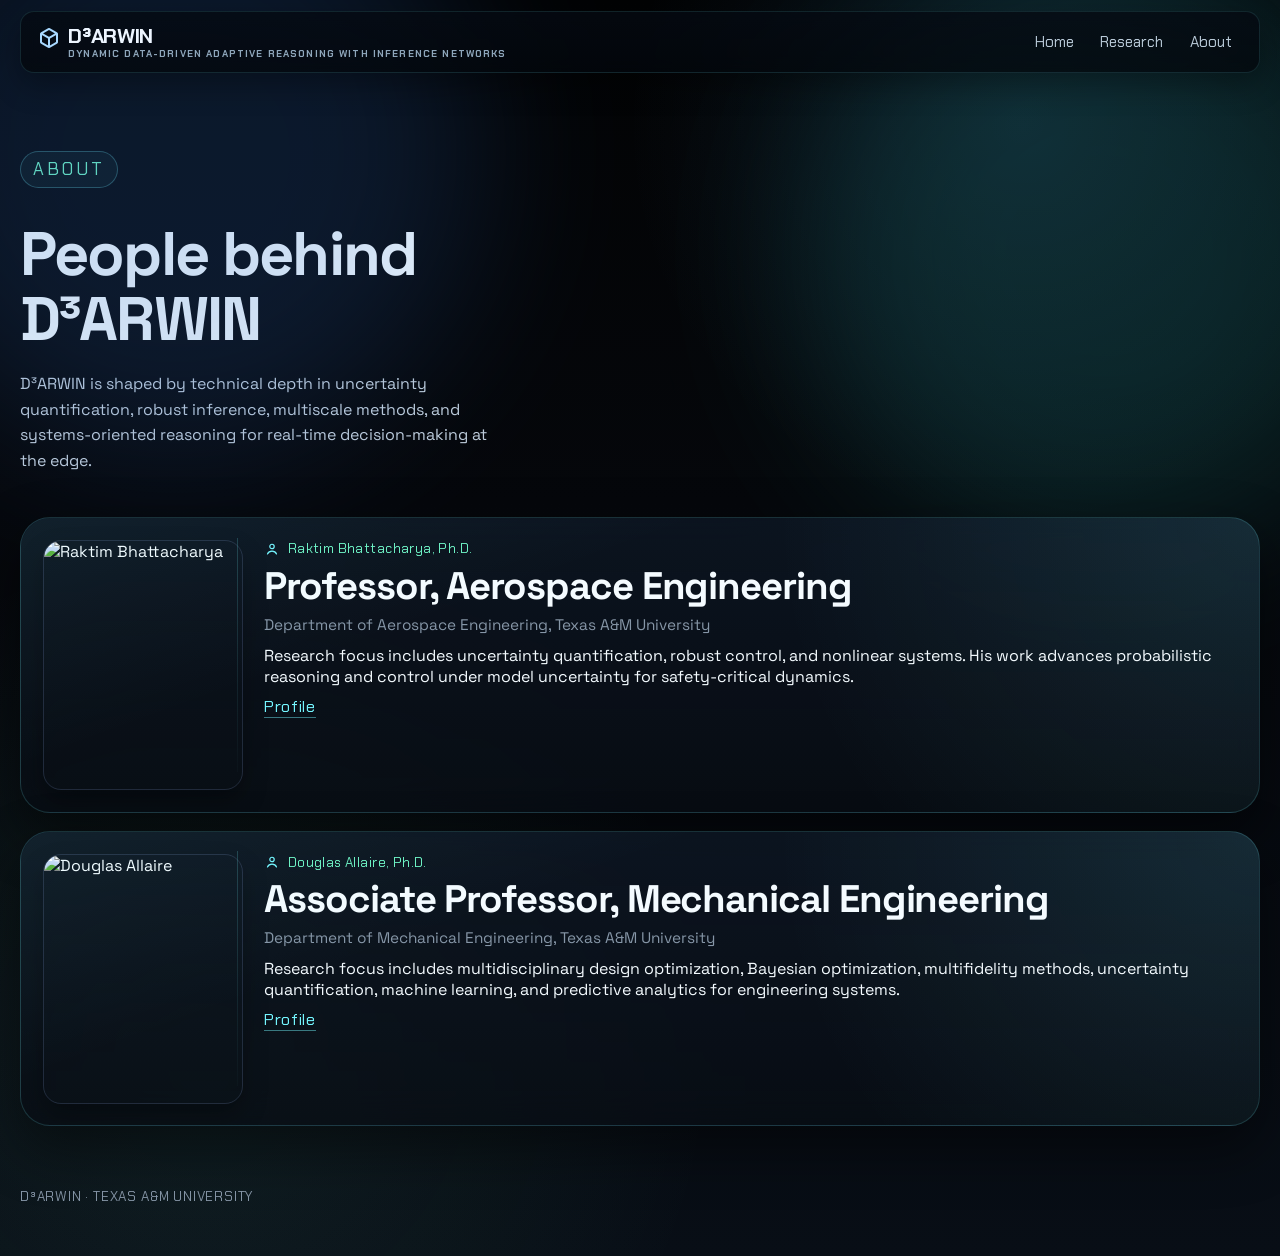
==== commit 7793845d: "Rename ORION to D³ARWIN across all site pages" ====
--- a/about.html
+++ b/about.html
@@ -3,10 +3,10 @@
   <head>
     <meta charset="UTF-8" />
     <meta name="viewport" content="width=device-width, initial-scale=1.0" />
-    <title>About | ORION</title>
+    <title>About | D³ARWIN</title>
     <meta
       name="description"
-      content="About the ORION team: research in uncertainty quantification, robust inference, decision support, and multiscale systems at Texas A&M University."
+      content="About the D³ARWIN team: research in uncertainty quantification, robust inference, decision support, and multiscale systems at Texas A&M University."
     />
     <link rel="preconnect" href="https://fonts.googleapis.com" />
     <link rel="preconnect" href="https://fonts.gstatic.com" crossorigin />
@@ -29,8 +29,8 @@
       <a class="nav-brand" href="index.html">
         <span class="material-symbols-rounded nav-brand-icon">deployed_code</span>
         <span class="nav-brand-copy">
-          <span class="nav-brand-title">ORION</span>
-          <span class="nav-brand-subtitle">ONLINE ROBUST INFERENCE AND OPTIMIZATION FOR NETWORKS</span>
+          <span class="nav-brand-title">D³ARWIN</span>
+          <span class="nav-brand-subtitle">DYNAMIC DATA-DRIVEN ADAPTIVE REASONING WITH INFERENCE NETWORKS</span>
         </span>
       </a>
       <div class="nav-menu">
@@ -42,9 +42,9 @@
 
     <header class="page-hero">
       <p class="badge">About</p>
-      <h1>People behind ORION</h1>
+      <h1>People behind D³ARWIN</h1>
       <p class="lede">
-        ORION is shaped by technical depth in uncertainty quantification,
+        D³ARWIN is shaped by technical depth in uncertainty quantification,
         robust inference, multiscale methods, and systems-oriented reasoning
         for real-time decision-making at the edge.
       </p>
@@ -108,7 +108,7 @@
     </main>
 
     <footer>
-      <p>ORION &middot; Texas A&amp;M University</p>
+      <p>D³ARWIN &middot; Texas A&amp;M University</p>
     </footer>
     <script src="assets/js/ui-effects.js"></script>
   </body>
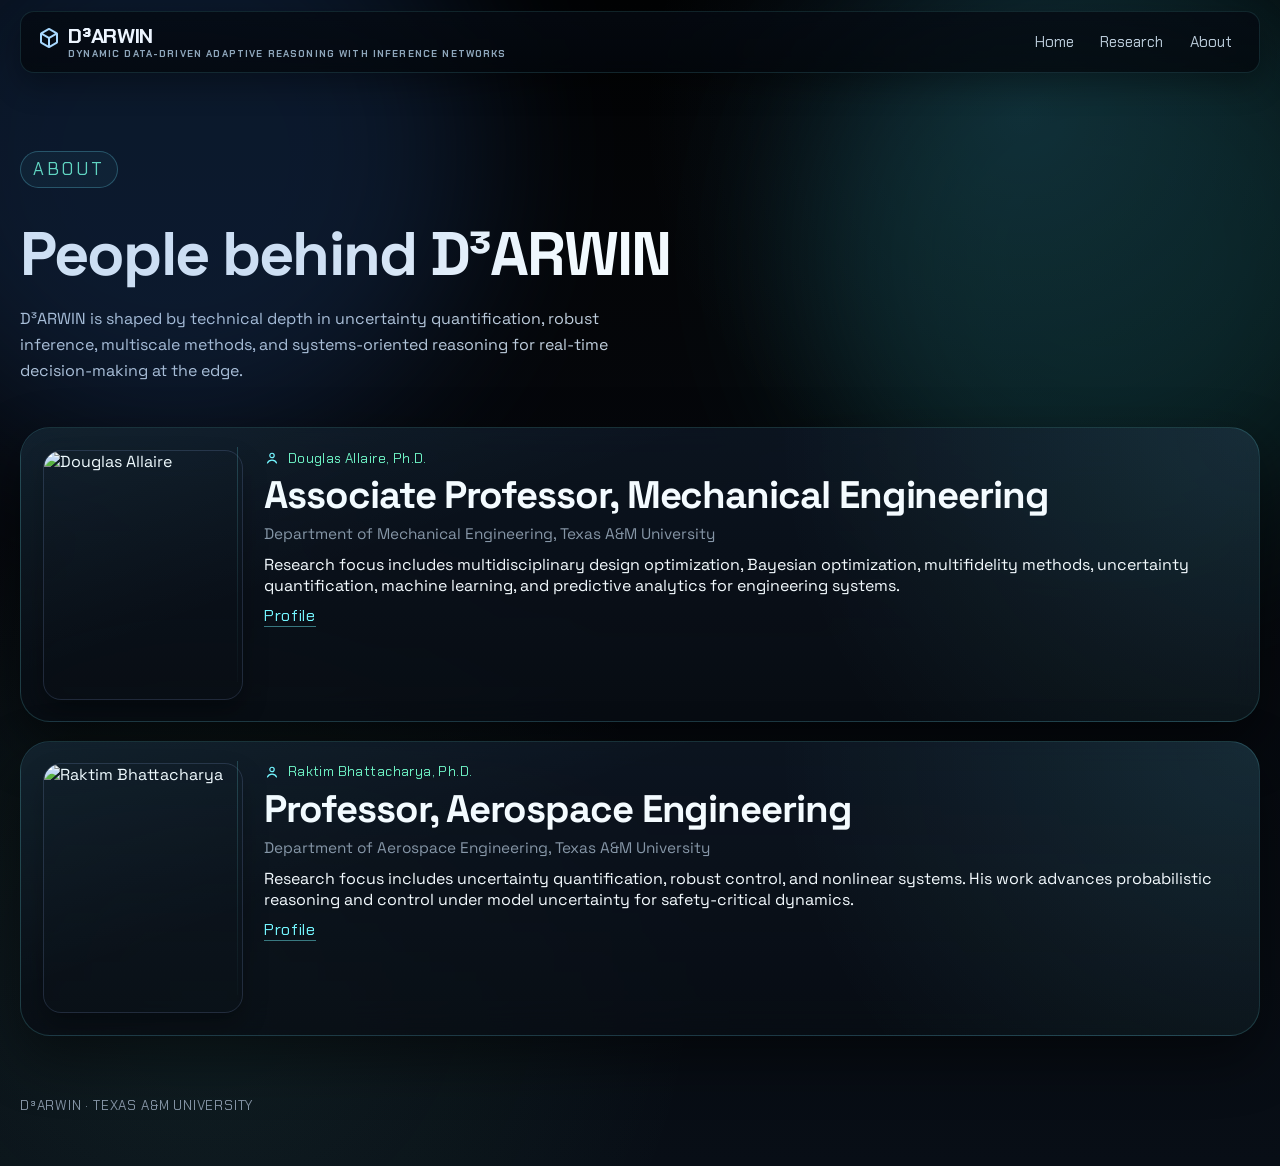
==== commit 0affb17a: "Widen about page layout, add pulsating center dot in Inference Core SVG" ====
--- a/about.html
+++ b/about.html
@@ -54,32 +54,6 @@
       <section class="about-grid">
         <article class="profile-card">
           <img
-            src="https://engineering.tamu.edu/aerospace/_files/_images/_profile-images/Raktim-Bhattacharya.jpg"
-            alt="Raktim Bhattacharya"
-            loading="lazy"
-          />
-          <div>
-            <div class="profile-meta">
-              <svg class="micro-icon" aria-hidden="true" focusable="false"><use href="assets/icons.svg#icon-user"></use></svg>
-              <p class="card-index">Raktim Bhattacharya, Ph.D.</p>
-            </div>
-            <h2>Professor, Aerospace Engineering</h2>
-            <p class="profile-affiliation">
-              Department of Aerospace Engineering, Texas A&M University
-            </p>
-            <p>
-              Research focus includes uncertainty quantification, robust control,
-              and nonlinear systems. His work advances probabilistic reasoning
-              and control under model uncertainty for safety-critical dynamics.
-            </p>
-            <p class="profile-links">
-              <a class="inline-link" href="https://engineering.tamu.edu/aerospace/profiles/rbhattacharya.html">Profile</a>
-            </p>
-          </div>
-        </article>
-
-        <article class="profile-card">
-          <img
             src="https://engineering.tamu.edu/mechanical/_files/_images/_profile-images/allaire-douglas-profile.jpg"
             alt="Douglas Allaire"
             loading="lazy"
@@ -104,6 +78,33 @@
             </p>
           </div>
         </article>
+
+         <article class="profile-card">
+          <img
+            src="https://engineering.tamu.edu/aerospace/_files/_images/_profile-images/Raktim-Bhattacharya.jpg"
+            alt="Raktim Bhattacharya"
+            loading="lazy"
+          />
+          <div>
+            <div class="profile-meta">
+              <svg class="micro-icon" aria-hidden="true" focusable="false"><use href="assets/icons.svg#icon-user"></use></svg>
+              <p class="card-index">Raktim Bhattacharya, Ph.D.</p>
+            </div>
+            <h2>Professor, Aerospace Engineering</h2>
+            <p class="profile-affiliation">
+              Department of Aerospace Engineering, Texas A&M University
+            </p>
+            <p>
+              Research focus includes uncertainty quantification, robust control,
+              and nonlinear systems. His work advances probabilistic reasoning
+              and control under model uncertainty for safety-critical dynamics.
+            </p>
+            <p class="profile-links">
+              <a class="inline-link" href="https://engineering.tamu.edu/aerospace/profiles/rbhattacharya.html">Profile</a>
+            </p>
+          </div>
+        </article>
+        
       </section>
     </main>
 
--- a/styles.css
+++ b/styles.css
@@ -280,7 +280,6 @@
 
 h1 {
   margin-top: 1.1rem;
-  max-width: 10.5ch;
   font-size: clamp(2.2rem, 4.8vw, 4.25rem);
   line-height: 1.05;
   text-wrap: balance;
@@ -288,6 +287,7 @@
 }
 
 .hero-copy h1 {
+  max-width: 10.5ch;
   margin-top: 0.2rem;
 }
 
@@ -315,7 +315,7 @@
 }
 
 .lede {
-  max-width: 48ch;
+  max-width: 64ch;
   margin-top: 1.2rem;
   font-size: 1rem;
   line-height: 1.62;
@@ -421,7 +421,7 @@
 }
 
 .page-hero h1 {
-  max-width: 14ch;
+  max-width: 20ch;
 }
 
 main {
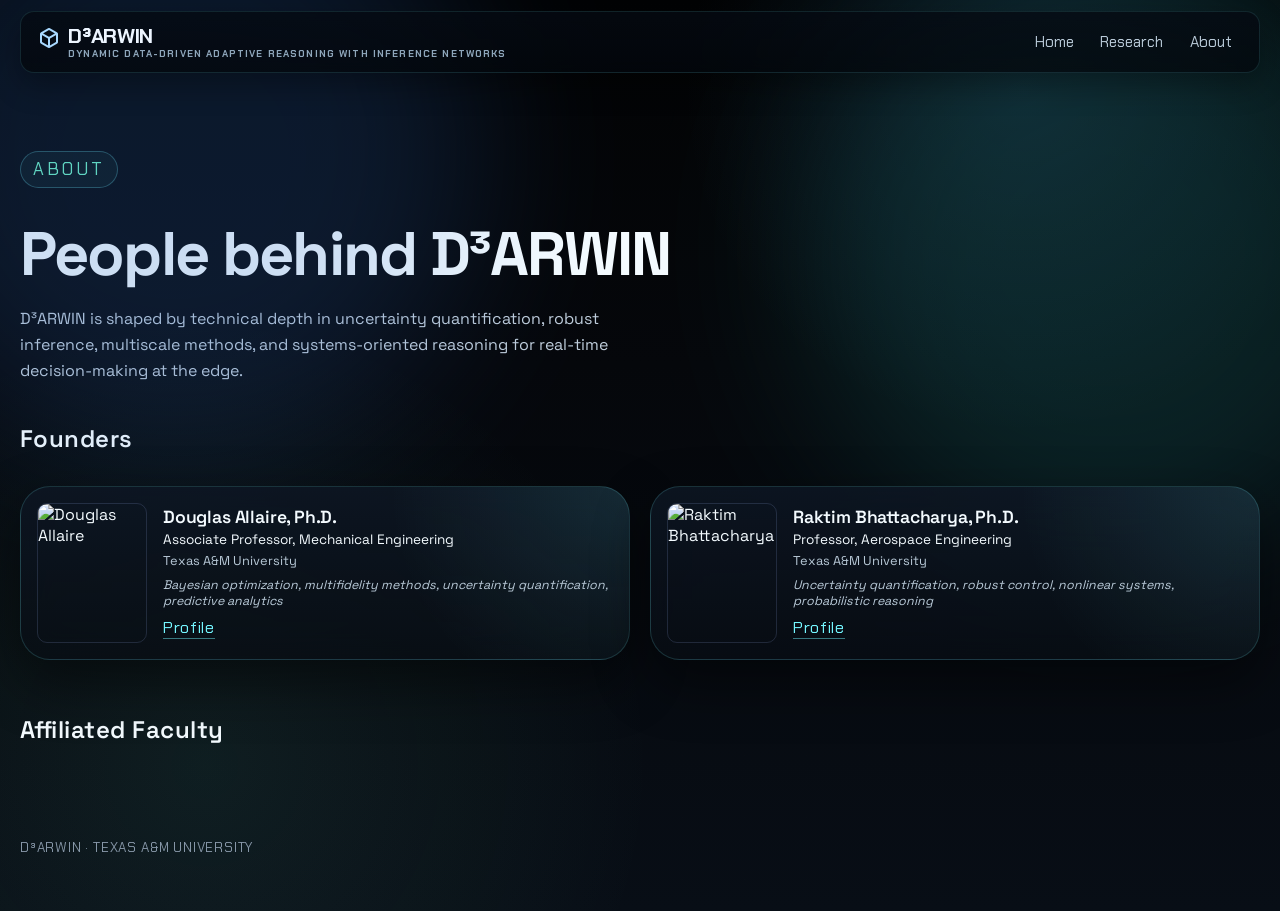
==== commit 443cdb96: "Restructure About page: compact founder cards, add affiliated faculty section" ====
--- a/about.html
+++ b/about.html
@@ -51,60 +51,46 @@
     </header>
 
     <main>
-      <section class="about-grid">
-        <article class="profile-card">
+      <h2 class="section-heading">Founders</h2>
+      <section class="founders-grid">
+        <article class="profile-card-compact">
           <img
             src="https://engineering.tamu.edu/mechanical/_files/_images/_profile-images/allaire-douglas-profile.jpg"
             alt="Douglas Allaire"
             loading="lazy"
           />
           <div>
-            <div class="profile-meta">
-              <svg class="micro-icon" aria-hidden="true" focusable="false"><use href="assets/icons.svg#icon-user"></use></svg>
-              <p class="card-index">Douglas Allaire, Ph.D.</p>
-            </div>
-            <h2>Associate Professor, Mechanical Engineering</h2>
-            <p class="profile-affiliation">
-              Department of Mechanical Engineering, Texas A&M University 
-            </p>
-            <p>
-              Research focus includes multidisciplinary design optimization,
-              Bayesian optimization, multifidelity methods, uncertainty
-              quantification, machine learning, and predictive analytics for
-              engineering systems.
-            </p>
+            <h3>Douglas Allaire, Ph.D.</h3>
+            <p class="profile-role">Associate Professor, Mechanical Engineering</p>
+            <p class="profile-affiliation">Texas A&amp;M University</p>
+            <p class="profile-expertise">Bayesian optimization, multifidelity methods, uncertainty quantification, predictive analytics</p>
             <p class="profile-links">
               <a class="inline-link" href="https://engineering.tamu.edu/mechanical/profiles/allaire-douglas.html">Profile</a>
             </p>
           </div>
         </article>
 
-         <article class="profile-card">
+        <article class="profile-card-compact">
           <img
             src="https://engineering.tamu.edu/aerospace/_files/_images/_profile-images/Raktim-Bhattacharya.jpg"
             alt="Raktim Bhattacharya"
             loading="lazy"
           />
           <div>
-            <div class="profile-meta">
-              <svg class="micro-icon" aria-hidden="true" focusable="false"><use href="assets/icons.svg#icon-user"></use></svg>
-              <p class="card-index">Raktim Bhattacharya, Ph.D.</p>
-            </div>
-            <h2>Professor, Aerospace Engineering</h2>
-            <p class="profile-affiliation">
-              Department of Aerospace Engineering, Texas A&M University
-            </p>
-            <p>
-              Research focus includes uncertainty quantification, robust control,
-              and nonlinear systems. His work advances probabilistic reasoning
-              and control under model uncertainty for safety-critical dynamics.
-            </p>
+            <h3>Raktim Bhattacharya, Ph.D.</h3>
+            <p class="profile-role">Professor, Aerospace Engineering</p>
+            <p class="profile-affiliation">Texas A&amp;M University</p>
+            <p class="profile-expertise">Uncertainty quantification, robust control, nonlinear systems, probabilistic reasoning</p>
             <p class="profile-links">
               <a class="inline-link" href="https://engineering.tamu.edu/aerospace/profiles/rbhattacharya.html">Profile</a>
             </p>
           </div>
         </article>
-        
+      </section>
+
+      <h2 class="section-heading">Affiliated Faculty</h2>
+      <section class="affiliates-grid">
+        <!-- Add affiliated faculty profile cards here -->
       </section>
     </main>
 
--- a/styles.css
+++ b/styles.css
@@ -767,12 +767,106 @@
   overflow-x: auto;
 }
 
+.section-heading {
+  font-family: var(--font-display);
+  font-size: 1.5rem;
+  font-weight: 600;
+  color: var(--text-bright);
+  margin: 2.5rem 0 1rem;
+  letter-spacing: 0.02em;
+}
+
+.section-heading:first-of-type {
+  margin-top: 0;
+}
+
 .about-grid {
   display: grid;
   grid-template-columns: 1fr;
   gap: 1.15rem;
 }
 
+/* Founders: 1x2 compact row */
+.founders-grid {
+  display: grid;
+  grid-template-columns: repeat(2, 1fr);
+  gap: 1.25rem;
+}
+
+.profile-card-compact {
+  display: flex;
+  align-items: center;
+  gap: 1rem;
+  border-radius: var(--radius-xl);
+  padding: 1rem;
+  background:
+    radial-gradient(circle at top right, rgba(116, 246, 255, 0.1), transparent 38%),
+    linear-gradient(180deg, rgba(13, 22, 35, 0.86), rgba(8, 13, 20, 0.74));
+  border: 1px solid var(--line);
+  box-shadow: var(--shadow);
+  backdrop-filter: blur(16px);
+}
+
+.profile-card-compact img {
+  width: 110px;
+  height: 140px;
+  object-fit: cover;
+  border-radius: 10px;
+  border: 1px solid rgba(163, 184, 255, 0.16);
+  flex-shrink: 0;
+}
+
+.profile-card-compact > div {
+  display: flex;
+  flex-direction: column;
+  gap: 0.25rem;
+}
+
+.profile-card-compact h3 {
+  font-size: 1.1rem;
+  font-weight: 600;
+  color: var(--text-bright);
+  margin: 0;
+  letter-spacing: -0.01em;
+}
+
+.profile-card-compact .profile-role {
+  font-size: 0.85rem;
+  color: var(--accent);
+  margin: 0;
+}
+
+.profile-card-compact .profile-affiliation {
+  font-size: 0.8rem;
+  color: var(--text-soft);
+  margin: 0;
+}
+
+.profile-card-compact .profile-expertise {
+  font-size: 0.78rem;
+  color: var(--text-soft);
+  margin: 0.15rem 0 0;
+  font-style: italic;
+}
+
+.profile-card-compact .profile-links {
+  margin: 0.25rem 0 0;
+}
+
+@media (max-width: 600px) {
+  .founders-grid {
+    grid-template-columns: 1fr;
+  }
+}
+
+/* Affiliates: compact grid */
+.affiliates-grid {
+  display: grid;
+  grid-template-columns: repeat(auto-fill, minmax(280px, 1fr));
+  gap: 1rem;
+}
+
+/* Legacy full profile card */
 .profile-card {
   display: grid;
   grid-template-columns: 200px minmax(0, 1fr);
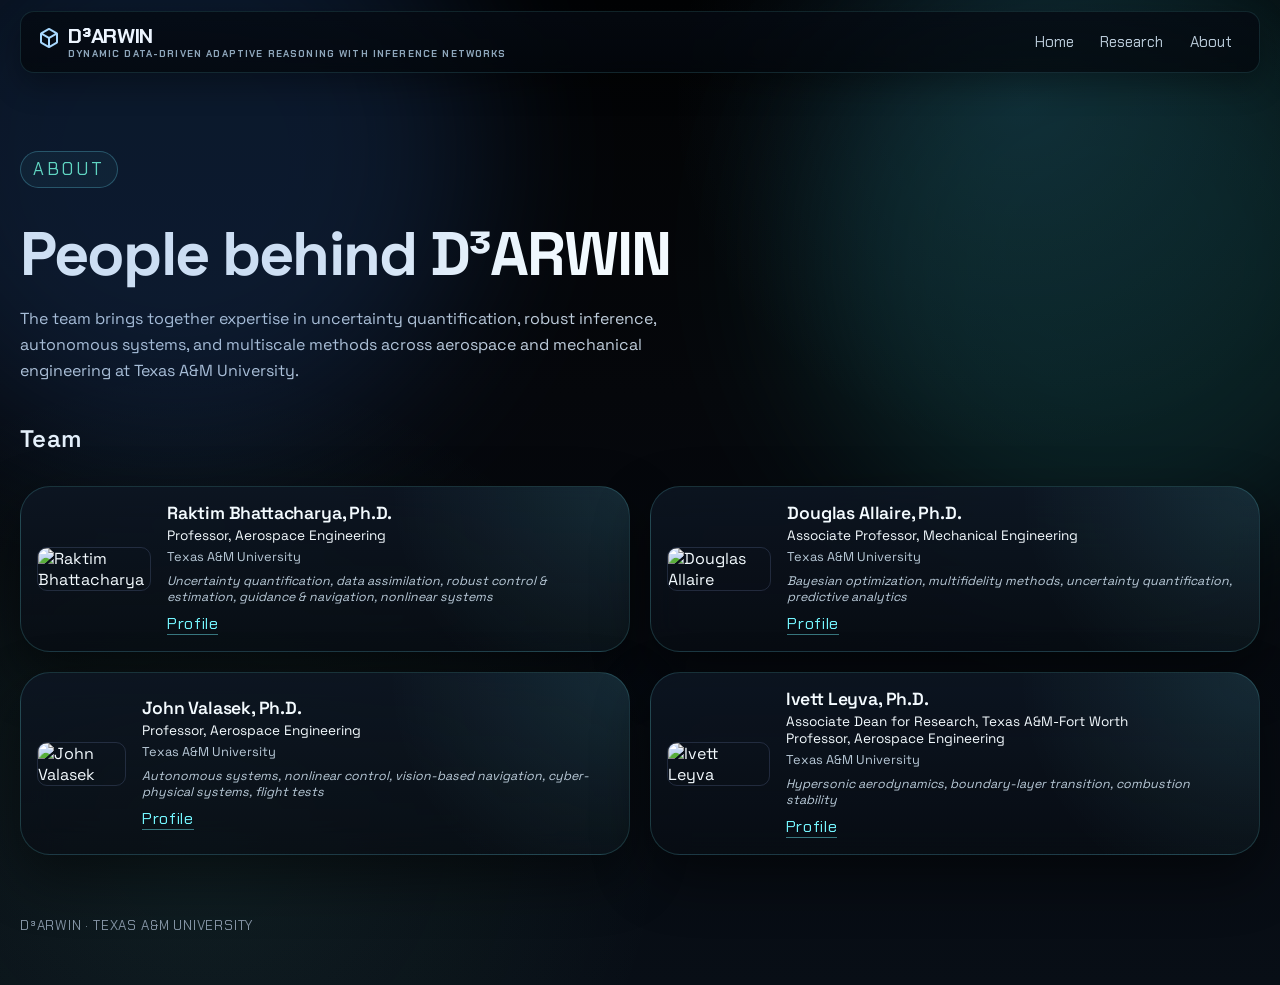
==== commit 5fc6cf36: "fix: replace flaky preload/onload font trick with media=print swap" ====
--- a/about.html
+++ b/about.html
@@ -3,6 +3,8 @@
   <head>
     <meta charset="UTF-8" />
     <meta name="viewport" content="width=device-width, initial-scale=1.0" />
+    <meta name="theme-color" content="#030507" />
+    <link rel="icon" href="data:image/svg+xml,<svg xmlns='http://www.w3.org/2000/svg' viewBox='0 0 32 32'><rect width='32' height='32' rx='6' fill='%23061226'/><text x='16' y='23' font-size='20' text-anchor='middle' fill='%236fe8ff' font-family='sans-serif' font-weight='700'>D</text></svg>" />
     <title>About | D³ARWIN</title>
     <meta
       name="description"
@@ -10,12 +12,19 @@
     />
     <link rel="preconnect" href="https://fonts.googleapis.com" />
     <link rel="preconnect" href="https://fonts.gstatic.com" crossorigin />
+    <link rel="dns-prefetch" href="https://fonts.googleapis.com" />
+    <link rel="dns-prefetch" href="https://fonts.gstatic.com" />
+    <link rel="dns-prefetch" href="https://engineering.tamu.edu" />
     <link
       href="https://fonts.googleapis.com/css2?family=Chakra+Petch:wght@400;500;600;700&family=Space+Grotesk:wght@400;500;700&display=swap"
+      rel="stylesheet" media="print" onload="this.media='all'"
+    />
+    <noscript><link
+      href="https://fonts.googleapis.com/css2?family=Chakra+Petch:wght@400;500;600;700&family=Space+Grotesk:wght@400;500;700&display=swap"
       rel="stylesheet"
-    />
+    /></noscript>
     <link
-      href="https://fonts.googleapis.com/css2?family=Material+Symbols+Rounded:opsz,wght,FILL,GRAD@20..48,300..700,0..1,-50..200"
+      href="https://fonts.googleapis.com/css2?family=Material+Symbols+Rounded:opsz,wght,FILL,GRAD@20..48,300..700,0..1,-50..200&display=swap"
       rel="stylesheet"
     />
     <link rel="stylesheet" href="styles.css" />
@@ -42,60 +51,107 @@
 
     <header class="page-hero">
       <p class="badge">About</p>
-      <h1>People behind D³ARWIN</h1>
+      <h1>People behind <span class="darwin-brand">D³ARWIN</span></h1>
       <p class="lede">
-        D³ARWIN is shaped by technical depth in uncertainty quantification,
-        robust inference, multiscale methods, and systems-oriented reasoning
-        for real-time decision-making at the edge.
+        The team brings together expertise in uncertainty quantification,
+        robust inference, autonomous systems, and multiscale methods
+        across aerospace and mechanical engineering at Texas A&amp;M University.
       </p>
     </header>
 
     <main>
-      <h2 class="section-heading">Founders</h2>
+      <h2 class="section-heading">Team</h2>
       <section class="founders-grid">
         <article class="profile-card-compact">
-          <img
-            src="https://engineering.tamu.edu/mechanical/_files/_images/_profile-images/allaire-douglas-profile.jpg"
-            alt="Douglas Allaire"
-            loading="lazy"
-          />
+          <picture>
+            <source srcset="assets/images/team/raktim-bhattacharya.webp" type="image/webp" />
+            <img
+              src="assets/images/team/raktim-bhattacharya.jpg"
+              alt="Raktim Bhattacharya"
+              width="200" height="200"
+              loading="lazy"
+            />
+          </picture>
+          <div>
+            <h3>Raktim Bhattacharya, Ph.D.</h3>
+            <p class="profile-role">Professor, Aerospace Engineering</p>
+            <p class="profile-affiliation">Texas A&amp;M University</p>
+            <p class="profile-expertise">Uncertainty quantification, data assimilation, robust control & estimation, guidance & navigation, nonlinear systems</p>
+            <p class="profile-links">
+              <a class="inline-link" href="https://isrlab.github.io">Profile</a>
+            </p>
+          </div>
+        </article>
+
+        <article class="profile-card-compact">
+          <picture>
+            <source srcset="assets/images/team/douglas-allaire.webp" type="image/webp" />
+            <img
+              src="assets/images/team/douglas-allaire.jpg"
+              alt="Douglas Allaire"
+              width="200" height="200"
+              loading="lazy"
+            />
+          </picture>
           <div>
             <h3>Douglas Allaire, Ph.D.</h3>
             <p class="profile-role">Associate Professor, Mechanical Engineering</p>
             <p class="profile-affiliation">Texas A&amp;M University</p>
             <p class="profile-expertise">Bayesian optimization, multifidelity methods, uncertainty quantification, predictive analytics</p>
             <p class="profile-links">
-              <a class="inline-link" href="https://engineering.tamu.edu/mechanical/profiles/allaire-douglas.html">Profile</a>
+              <a class="inline-link" href="https://cdl.engr.tamu.edu">Profile</a>
             </p>
           </div>
         </article>
 
         <article class="profile-card-compact">
-          <img
-            src="https://engineering.tamu.edu/aerospace/_files/_images/_profile-images/Raktim-Bhattacharya.jpg"
-            alt="Raktim Bhattacharya"
-            loading="lazy"
-          />
+          <picture>
+            <source srcset="assets/images/team/john-valasek.webp" type="image/webp" />
+            <img
+              src="assets/images/team/john-valasek.jpg"
+              alt="John Valasek"
+              width="200" height="200"
+              loading="lazy"
+            />
+          </picture>
           <div>
-            <h3>Raktim Bhattacharya, Ph.D.</h3>
-            <p class="profile-role">Professor, Aerospace Engineering</p>
+            <h3>John Valasek, Ph.D.</h3>
+            <p class="profile-role">Professor, Aerospace Engineering </p>
             <p class="profile-affiliation">Texas A&amp;M University</p>
-            <p class="profile-expertise">Uncertainty quantification, robust control, nonlinear systems, probabilistic reasoning</p>
+            <p class="profile-expertise">Autonomous systems, nonlinear control, vision-based navigation, cyber-physical systems, flight tests</p>
             <p class="profile-links">
-              <a class="inline-link" href="https://engineering.tamu.edu/aerospace/profiles/rbhattacharya.html">Profile</a>
+              <a class="inline-link" href="https://vscl.tamu.edu">Profile</a>
             </p>
           </div>
         </article>
-      </section>
 
-      <h2 class="section-heading">Affiliated Faculty</h2>
-      <section class="affiliates-grid">
-        <!-- Add affiliated faculty profile cards here -->
+        <article class="profile-card-compact">
+          <picture>
+            <source srcset="assets/images/team/ivett-leyva.webp" type="image/webp" />
+            <img
+              src="assets/images/team/ivett-leyva.jpg"
+              alt="Ivett Leyva"
+              width="200" height="200"
+              loading="lazy"
+            />
+          </picture>
+          <div>
+            <h3>Ivett Leyva, Ph.D.</h3>
+            <p class="profile-role">Associate Dean for Research, Texas A&amp;M-Fort Worth<br />Professor, Aerospace Engineering</p>
+            <p class="profile-affiliation">Texas A&amp;M University</p>
+            <p class="profile-expertise">Hypersonic aerodynamics, boundary-layer transition, combustion stability</p>
+            <p class="profile-links">
+              <a class="inline-link" href="https://engineering.tamu.edu/aerospace/profiles/leyva-ivett.html">Profile</a>
+            </p>
+          </div>
+        </article>
+
+        <!-- Add more team members here -->
       </section>
     </main>
 
     <footer>
-      <p>D³ARWIN &middot; Texas A&amp;M University</p>
+      <p><span class="darwin-brand">D³ARWIN</span> &middot; Texas A&amp;M University</p>
     </footer>
     <script src="assets/js/ui-effects.js"></script>
   </body>
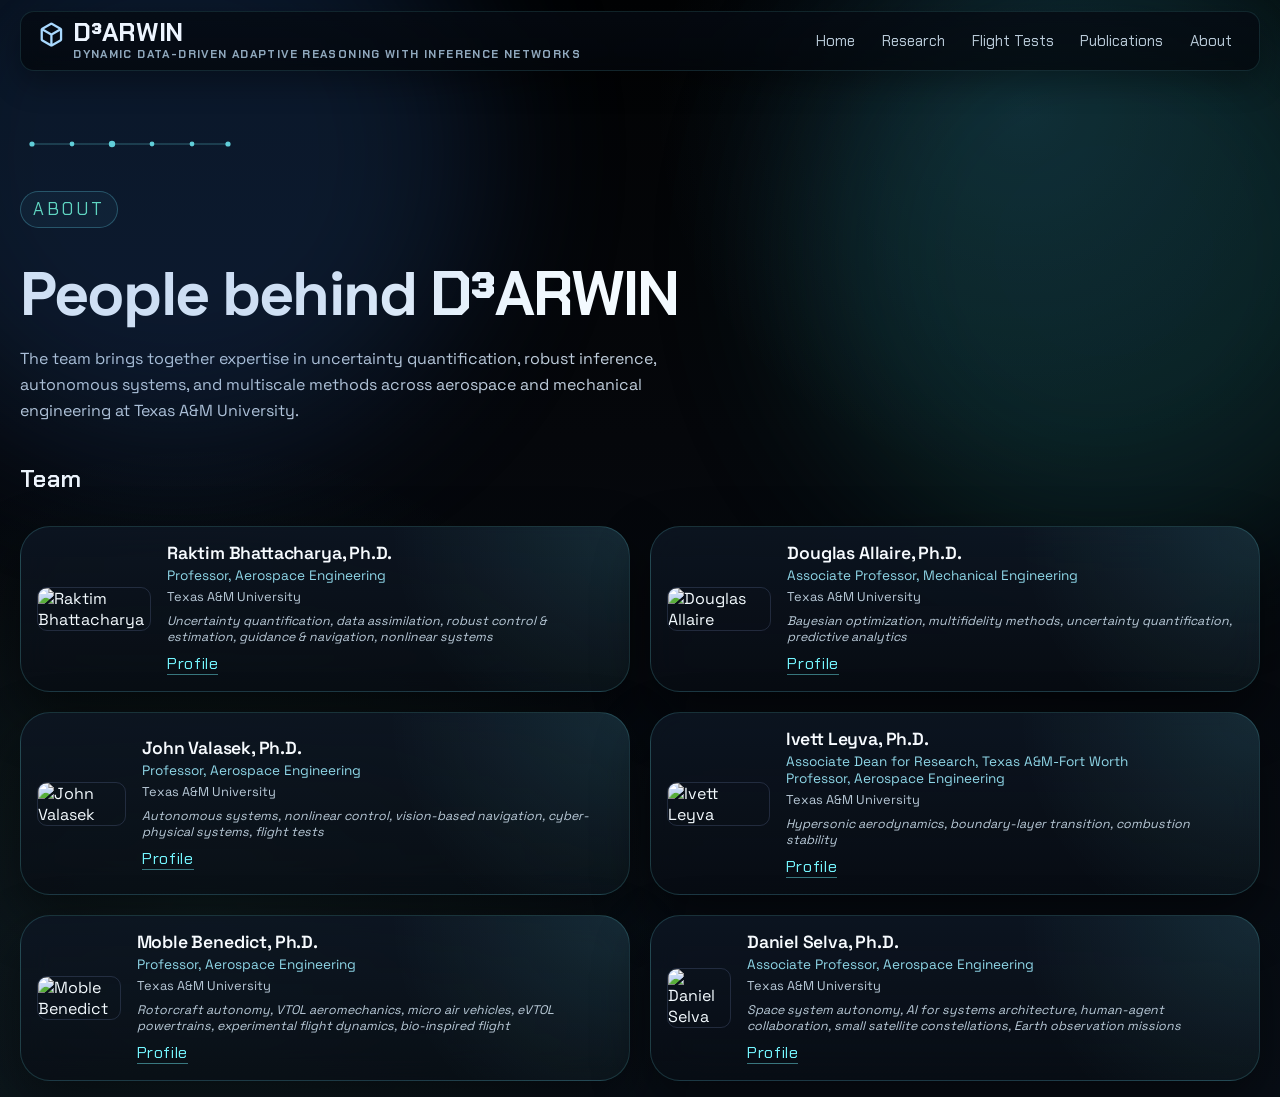
==== commit c1a59f02: "Place hero copy on left, visual on right; keep diagram inside frame Removes order:2 from .hero-copy " ====
--- a/about.html
+++ b/about.html
@@ -4,12 +4,26 @@
     <meta charset="UTF-8" />
     <meta name="viewport" content="width=device-width, initial-scale=1.0" />
     <meta name="theme-color" content="#030507" />
-    <link rel="icon" href="data:image/svg+xml,<svg xmlns='http://www.w3.org/2000/svg' viewBox='0 0 32 32'><rect width='32' height='32' rx='6' fill='%23061226'/><text x='16' y='23' font-size='20' text-anchor='middle' fill='%236fe8ff' font-family='sans-serif' font-weight='700'>D</text></svg>" />
+    <link rel="icon" href="data:image/svg+xml,%3Csvg%20xmlns%3D%27http%3A%2F%2Fwww.w3.org%2F2000%2Fsvg%27%20viewBox%3D%270%200%2032%2032%27%3E%3Crect%20width%3D%2732%27%20height%3D%2732%27%20rx%3D%276%27%20fill%3D%27%23061226%27%2F%3E%3Ctext%20x%3D%2716%27%20y%3D%2723%27%20font-size%3D%2720%27%20text-anchor%3D%27middle%27%20fill%3D%27%236fe8ff%27%20font-family%3D%27sans-serif%27%20font-weight%3D%27700%27%3ED%3C%2Ftext%3E%3C%2Fsvg%3E" />
     <title>About | D³ARWIN</title>
     <meta
       name="description"
       content="About the D³ARWIN team: research in uncertainty quantification, robust inference, decision support, and multiscale systems at Texas A&M University."
     />
+    <link rel="canonical" href="https://d3arwin.github.io/about.html" />
+    <meta property="og:type" content="profile" />
+    <meta property="og:site_name" content="D³ARWIN" />
+    <meta property="og:url" content="https://d3arwin.github.io/about.html" />
+    <meta property="og:title" content="About | D³ARWIN" />
+    <meta property="og:description" content="Faculty investigators from aerospace and mechanical engineering at Texas A&amp;M University behind the D³ARWIN program." />
+    <meta property="og:image" content="https://d3arwin.github.io/assets/images/og-preview.png" />
+    <meta property="og:image:width" content="1200" />
+    <meta property="og:image:height" content="630" />
+    <meta property="og:image:alt" content="D³ARWIN — Dynamic Data-Driven Adaptive Reasoning With Inference Networks" />
+    <meta name="twitter:card" content="summary_large_image" />
+    <meta name="twitter:title" content="About | D³ARWIN" />
+    <meta name="twitter:description" content="Faculty investigators behind the D³ARWIN program at Texas A&amp;M University." />
+    <meta name="twitter:image" content="https://d3arwin.github.io/assets/images/og-preview.png" />
     <link rel="preconnect" href="https://fonts.googleapis.com" />
     <link rel="preconnect" href="https://fonts.gstatic.com" crossorigin />
     <link rel="dns-prefetch" href="https://fonts.googleapis.com" />
@@ -24,10 +38,10 @@
       rel="stylesheet"
     /></noscript>
     <link
-      href="https://fonts.googleapis.com/css2?family=Material+Symbols+Rounded:opsz,wght,FILL,GRAD@20..48,300..700,0..1,-50..200&display=swap"
+      href="https://fonts.googleapis.com/css2?family=Material+Symbols+Rounded:opsz,wght,FILL,GRAD@20..48,300..700,0..1,-50..200&display=block"
       rel="stylesheet"
     />
-    <link rel="stylesheet" href="styles.css" />
+    <link rel="stylesheet" href="styles.css?v=22" />
   </head>
   <body>
     <div class="aurora aurora-left"></div>
@@ -45,11 +59,30 @@
       <div class="nav-menu">
         <a class="nav-link" href="index.html">Home</a>
         <a class="nav-link" href="research.html">Research</a>
+        <a class="nav-link" href="flight-tests.html">Flight Tests</a>
+        <a class="nav-link" href="publications.html">Publications</a>
         <a class="nav-link" href="about.html">About</a>
       </div>
     </nav>
 
     <header class="page-hero">
+      <svg class="page-hero-mark" viewBox="0 0 220 24" aria-hidden="true" focusable="false">
+        <g stroke="rgba(116, 246, 255, 0.38)" stroke-width="1" fill="none" stroke-linecap="round">
+          <path d="M12 12 L52 12" />
+          <path d="M52 12 L92 12" />
+          <path d="M92 12 L132 12" />
+          <path d="M132 12 L172 12" />
+          <path d="M172 12 L208 12" />
+        </g>
+        <g fill="rgba(116, 246, 255, 0.9)">
+          <circle cx="12" cy="12" r="2.6" />
+          <circle cx="52" cy="12" r="2.4" />
+          <circle cx="92" cy="12" r="3.2" />
+          <circle cx="132" cy="12" r="2.4" />
+          <circle cx="172" cy="12" r="2.4" />
+          <circle cx="208" cy="12" r="2.6" />
+        </g>
+      </svg>
       <p class="badge">About</p>
       <h1>People behind <span class="darwin-brand">D³ARWIN</span></h1>
       <p class="lede">
@@ -61,15 +94,16 @@
 
     <main>
       <h2 class="section-heading">Team</h2>
-      <section class="founders-grid">
+      <section class="team-grid">
         <article class="profile-card-compact">
           <picture>
             <source srcset="assets/images/team/raktim-bhattacharya.webp" type="image/webp" />
             <img
               src="assets/images/team/raktim-bhattacharya.jpg"
               alt="Raktim Bhattacharya"
-              width="200" height="200"
-              loading="lazy"
+              width="110" height="140"
+              loading="eager"
+              fetchpriority="high"
             />
           </picture>
           <div>
@@ -78,7 +112,7 @@
             <p class="profile-affiliation">Texas A&amp;M University</p>
             <p class="profile-expertise">Uncertainty quantification, data assimilation, robust control & estimation, guidance & navigation, nonlinear systems</p>
             <p class="profile-links">
-              <a class="inline-link" href="https://isrlab.github.io">Profile</a>
+              <a class="inline-link" href="https://isrlab.github.io" target="_blank" rel="noopener" aria-label="Raktim Bhattacharya — external profile (opens in new tab)">Profile</a>
             </p>
           </div>
         </article>
@@ -89,7 +123,7 @@
             <img
               src="assets/images/team/douglas-allaire.jpg"
               alt="Douglas Allaire"
-              width="200" height="200"
+              width="110" height="140"
               loading="lazy"
             />
           </picture>
@@ -99,7 +133,7 @@
             <p class="profile-affiliation">Texas A&amp;M University</p>
             <p class="profile-expertise">Bayesian optimization, multifidelity methods, uncertainty quantification, predictive analytics</p>
             <p class="profile-links">
-              <a class="inline-link" href="https://cdl.engr.tamu.edu">Profile</a>
+              <a class="inline-link" href="https://cdl.engr.tamu.edu" target="_blank" rel="noopener" aria-label="Douglas Allaire — external profile (opens in new tab)">Profile</a>
             </p>
           </div>
         </article>
@@ -110,17 +144,17 @@
             <img
               src="assets/images/team/john-valasek.jpg"
               alt="John Valasek"
-              width="200" height="200"
+              width="110" height="140"
               loading="lazy"
             />
           </picture>
           <div>
             <h3>John Valasek, Ph.D.</h3>
-            <p class="profile-role">Professor, Aerospace Engineering </p>
+            <p class="profile-role">Professor, Aerospace Engineering</p>
             <p class="profile-affiliation">Texas A&amp;M University</p>
             <p class="profile-expertise">Autonomous systems, nonlinear control, vision-based navigation, cyber-physical systems, flight tests</p>
             <p class="profile-links">
-              <a class="inline-link" href="https://vscl.tamu.edu">Profile</a>
+              <a class="inline-link" href="https://vscl.tamu.edu" target="_blank" rel="noopener" aria-label="John Valasek — external profile (opens in new tab)">Profile</a>
             </p>
           </div>
         </article>
@@ -131,7 +165,7 @@
             <img
               src="assets/images/team/ivett-leyva.jpg"
               alt="Ivett Leyva"
-              width="200" height="200"
+              width="110" height="140"
               loading="lazy"
             />
           </picture>
@@ -141,7 +175,49 @@
             <p class="profile-affiliation">Texas A&amp;M University</p>
             <p class="profile-expertise">Hypersonic aerodynamics, boundary-layer transition, combustion stability</p>
             <p class="profile-links">
-              <a class="inline-link" href="https://engineering.tamu.edu/aerospace/profiles/leyva-ivett.html">Profile</a>
+              <a class="inline-link" href="https://engineering.tamu.edu/aerospace/profiles/leyva-ivett.html" target="_blank" rel="noopener" aria-label="Ivett Leyva — external profile (opens in new tab)">Profile</a>
+            </p>
+          </div>
+        </article>
+
+        <article class="profile-card-compact">
+          <picture>
+            <source srcset="assets/images/team/moble-benedict.webp" type="image/webp" />
+            <img
+              src="assets/images/team/moble-benedict.jpg"
+              alt="Moble Benedict"
+              width="110" height="140"
+              loading="lazy"
+            />
+          </picture>
+          <div>
+            <h3>Moble Benedict, Ph.D.</h3>
+            <p class="profile-role">Professor, Aerospace Engineering</p>
+            <p class="profile-affiliation">Texas A&amp;M University</p>
+            <p class="profile-expertise">Rotorcraft autonomy, VTOL aeromechanics, micro air vehicles, eVTOL powertrains, experimental flight dynamics, bio-inspired flight</p>
+            <p class="profile-links">
+              <a class="inline-link" href="https://avfl.engr.tamu.edu" target="_blank" rel="noopener" aria-label="Moble Benedict — external profile (opens in new tab)">Profile</a>
+            </p>
+          </div>
+        </article>
+
+        <article class="profile-card-compact">
+          <picture>
+            <source srcset="assets/images/team/daniel-selva.webp" type="image/webp" />
+            <img
+              src="assets/images/team/daniel-selva.jpg"
+              alt="Daniel Selva"
+              width="110" height="140"
+              loading="lazy"
+            />
+          </picture>
+          <div>
+            <h3>Daniel Selva, Ph.D.</h3>
+            <p class="profile-role">Associate Professor, Aerospace Engineering</p>
+            <p class="profile-affiliation">Texas A&amp;M University</p>
+            <p class="profile-expertise">Space system autonomy, AI for systems architecture, human-agent collaboration, small satellite constellations, Earth observation missions</p>
+            <p class="profile-links">
+              <a class="inline-link" href="https://www.selva-research.com" target="_blank" rel="noopener" aria-label="Daniel Selva — external profile (opens in new tab)">Profile</a>
             </p>
           </div>
         </article>
@@ -150,9 +226,7 @@
       </section>
     </main>
 
-    <footer>
-      <p><span class="darwin-brand">D³ARWIN</span> &middot; Texas A&amp;M University</p>
-    </footer>
-    <script src="assets/js/ui-effects.js"></script>
+    <div data-include="assets/partials/footer.html"></div>
+    <script src="assets/js/ui-effects.js?v=2"></script>
   </body>
 </html>
--- a/styles.css
+++ b/styles.css
@@ -8,10 +8,13 @@
   --bg-2: #0b1420;
   --line: rgba(116, 246, 255, 0.16);
   --text: #f4fbff;
+  --text-bright: #f7fbff;
   --text-soft: #b9cad8;
   --text-dim: #8696a7;
+  --accent: #8fd7e8;
   --cyan: var(--ai-cyan);
   --mint: var(--ai-mint);
+  --font-display: "Chakra Petch", "Space Grotesk", sans-serif;
   --radius-xl: 30px;
   --radius-lg: 22px;
   --radius-md: 16px;
@@ -73,6 +76,8 @@
   filter: blur(80px);
   opacity: 0.2;
   pointer-events: none;
+  will-change: transform;
+  contain: strict;
 }
 
 .aurora-left {
@@ -111,7 +116,7 @@
   justify-content: space-between;
   align-items: center;
   gap: 1rem;
-  padding: 0.78rem 1rem;
+  padding: 0.5rem 1rem;
   border-radius: 14px;
   background: linear-gradient(180deg, rgba(5, 10, 18, 0.82), rgba(3, 7, 12, 0.78));
   border: 1px solid rgba(116, 246, 255, 0.12);
@@ -119,7 +124,8 @@
   box-shadow: var(--shadow-soft);
 }
 
-.nav-brand {
+.nav-brand,
+.nav-brand:visited {
   display: inline-flex;
   align-items: flex-start;
   gap: 0.45rem;
@@ -129,6 +135,12 @@
   letter-spacing: -0.02em;
 }
 
+.nav-brand-icon {
+  font-size: 1.8rem;
+  margin-top: 0.08rem;
+  color: #a9d9ff;
+}
+
 .nav-brand-copy {
   display: flex;
   flex-direction: column;
@@ -137,31 +149,33 @@
 
 .nav-brand-title {
   font-family: "Chakra Petch", "Space Grotesk", sans-serif;
-  font-size: 1.3rem;
+  font-size: 1.6rem;
   line-height: 1.05;
 }
 
 .nav-brand-subtitle {
   font-family: "Chakra Petch", "Space Grotesk", sans-serif;
-  font-size: 0.6rem;
+  font-size: 0.72rem;
   line-height: 1.2;
   letter-spacing: 0.12em;
   color: #8fa7bc;
 }
 
-.nav-brand-icon {
-  font-size: 1.5rem;
-  margin-top: 0.08rem;
-  color: #a9d9ff;
+.darwin-brand {
+  font-family: "Chakra Petch", "Space Grotesk", sans-serif;
+  font-weight: 700;
 }
 
 .nav-menu {
   display: inline-flex;
   align-items: center;
   gap: 0.36rem;
-}
-
-.nav-link {
+  flex-wrap: wrap;
+  justify-content: flex-end;
+}
+
+.nav-link,
+.nav-link:visited {
   font-family: "Chakra Petch", "Space Grotesk", sans-serif;
   font-size: 0.95rem;
   color: var(--text-soft);
@@ -179,21 +193,10 @@
   border-color: rgba(255, 255, 255, 0.06);
 }
 
-.nav-icon,
-.nav-actions {
-  display: none;
-}
-
-.micro-icon {
-  width: 1rem;
-  height: 1rem;
-  color: var(--cyan);
-}
-
 .hero {
   display: grid;
-  grid-template-columns: minmax(0, 1.08fr) minmax(420px, 0.92fr);
-  gap: 2.1rem;
+  grid-template-columns: minmax(0, 0.8fr) minmax(540px, 1.2fr);
+  gap: 2.4rem;
   align-items: stretch;
   padding: 3rem 0 2.6rem;
   min-height: 80vh;
@@ -217,14 +220,15 @@
 .hero-copy,
 .hero-visual,
 .panel,
-.card,
-.mode-panel {
+.card {
   animation: rise-in 720ms ease-out;
 }
 
 .hero-copy {
-  order: 2;
-  align-self: center;
+  align-self: stretch;
+  display: flex;
+  flex-direction: column;
+  justify-content: center;
   max-width: 560px;
   margin: 0;
   text-align: left;
@@ -240,9 +244,7 @@
 }
 
 .badge,
-.expansion,
 .section-kicker,
-.card-index,
 footer {
   font-family: "Chakra Petch", "Space Grotesk", sans-serif;
 }
@@ -260,20 +262,11 @@
   text-transform: uppercase;
 }
 
-.expansion {
-  margin: 1rem 0 0;
-  max-width: 60ch;
-  color: #9db2c8;
-  font-size: 1.02rem;
-  line-height: 1.65;
-  letter-spacing: 0.11em;
-  text-transform: uppercase;
-}
-
 h1,
 h2,
 h3 {
   margin: 0;
+  font-family: "Space Grotesk", "Avenir Next", "Segoe UI", sans-serif;
   font-weight: 700;
   letter-spacing: -0.04em;
 }
@@ -308,8 +301,7 @@
 
 .lede,
 .panel p,
-.card p,
-.mode-panel p {
+.card p {
   color: var(--text-soft);
   line-height: 1.78;
 }
@@ -322,10 +314,6 @@
   color: #c0cedc;
 }
 
-.signal-row {
-  display: none;
-}
-
 .cta-row {
   display: flex;
   gap: 0.9rem;
@@ -334,7 +322,8 @@
   margin-top: 1.5rem;
 }
 
-.button {
+.button,
+.button:visited {
   display: inline-flex;
   align-items: center;
   justify-content: center;
@@ -354,7 +343,8 @@
   box-shadow: 0 16px 30px rgba(116, 246, 255, 0.2);
 }
 
-.button.primary {
+.button.primary,
+.button.primary:visited {
   color: var(--ink-invert);
   background: linear-gradient(135deg, #8dfff2, #74f6ff 58%, #b4f6ff);
   border-color: transparent;
@@ -366,10 +356,9 @@
 }
 
 .hero-visual {
-  order: 1;
   display: flex;
-  align-items: center;
-  justify-content: flex-start;
+  align-items: stretch;
+  justify-content: stretch;
   min-height: 640px;
   position: relative;
   z-index: 1;
@@ -377,9 +366,9 @@
 
 .mesh-frame {
   position: relative;
-  width: min(100%, 980px);
-  aspect-ratio: 1 / 1;
-  max-height: 620px;
+  width: 100%;
+  aspect-ratio: auto;
+  flex: 1;
   border-radius: 24px;
   background:
     radial-gradient(circle at center, rgba(81, 166, 255, 0.16), transparent 42%),
@@ -411,8 +400,6 @@
   display: block;
   width: 100%;
   height: 100%;
-  transform: scale(1.03);
-  transform-origin: center;
 }
 
 .page-hero {
@@ -422,6 +409,15 @@
 
 .page-hero h1 {
   max-width: 20ch;
+}
+
+.page-hero-mark {
+  display: block;
+  width: 220px;
+  max-width: 70vw;
+  height: auto;
+  margin: 0 0 1.1rem;
+  opacity: 0.9;
 }
 
 main {
@@ -431,8 +427,7 @@
 }
 
 .panel,
-.card,
-.mode-panel {
+.card {
   background:
     radial-gradient(circle at top right, rgba(116, 246, 255, 0.08), transparent 34%),
     linear-gradient(180deg, rgba(13, 22, 35, 0.86), rgba(8, 13, 20, 0.74));
@@ -441,15 +436,9 @@
   backdrop-filter: blur(16px);
 }
 
-.panel,
-.mode-panel {
+.panel {
   border-radius: var(--radius-xl);
   padding: 1.4rem;
-}
-
-.mode-panel {
-  position: relative;
-  overflow: hidden;
 }
 
 .mission {
@@ -564,8 +553,7 @@
   isolation: isolate;
 }
 
-.card::before,
-.mode-panel::before {
+.card::before {
   content: "";
   position: absolute;
   inset: 0;
@@ -577,8 +565,7 @@
   pointer-events: none;
 }
 
-.card::after,
-.mode-panel::after {
+.card::after {
   content: "";
   position: absolute;
   inset: 0;
@@ -602,169 +589,205 @@
   box-shadow: 0 8px 18px rgba(0, 0, 0, 0.26);
 }
 
-.mode-symbol {
-  top: 1.05rem;
-  right: 1.05rem;
-  font-size: 1.28rem;
-}
-
-.card-index {
-  margin: 0 0 0.85rem;
-  color: var(--mint);
-  font-size: 0.76rem;
-}
-
 .card h3 {
   margin-bottom: 0.8rem;
 }
 
-.mode-grid {
+.grid.grid-2 {
+  grid-template-columns: repeat(2, minmax(0, 1fr));
+}
+
+@media (max-width: 700px) {
+  .grid.grid-2 {
+    grid-template-columns: 1fr;
+  }
+}
+
+.card-media {
+  position: relative;
+  margin: -1.2rem -1.2rem 1rem;
+  aspect-ratio: 16 / 10;
+  overflow: hidden;
+  border-bottom: 1px solid rgba(116, 246, 255, 0.18);
+  z-index: 0;
+}
+
+.card-media img,
+.card-media svg {
+  width: 100%;
+  height: 100%;
+  object-fit: cover;
+  display: block;
+}
+
+.card-media--contain img,
+.card-media--contain svg {
+  object-fit: contain;
+  background: #08121e;
+}
+
+.card-media::after {
+  content: "";
+  position: absolute;
+  inset: 0;
+  background: linear-gradient(180deg, rgba(7, 12, 20, 0) 50%, rgba(7, 12, 20, 0.55) 100%);
+  pointer-events: none;
+}
+
+/* Honeycomb-matched accent palette. Each modifier sets two custom
+   properties that tint the panel-symbol, the kicker, and an edge glow. */
+.card--cyan,
+.preview-card--cyan,
+.software-card--cyan,
+.software-section--cyan {
+  --accent-card: #6fe8ff;
+  --accent-card-soft: rgba(111, 232, 255, 0.42);
+}
+.card--mint,
+.preview-card--mint,
+.software-card--mint,
+.software-section--mint {
+  --accent-card: #7cf8d3;
+  --accent-card-soft: rgba(124, 248, 211, 0.42);
+}
+.card--sky,
+.preview-card--sky,
+.software-card--sky,
+.software-section--sky {
+  --accent-card: #5ec8ff;
+  --accent-card-soft: rgba(80, 200, 255, 0.42);
+}
+.card--amber,
+.preview-card--amber,
+.software-card--amber,
+.software-section--amber {
+  --accent-card: #ffc864;
+  --accent-card-soft: rgba(255, 200, 100, 0.38);
+}
+.card--lavender,
+.preview-card--lavender,
+.software-card--lavender,
+.software-section--lavender {
+  --accent-card: #b4a0ff;
+  --accent-card-soft: rgba(180, 160, 255, 0.42);
+}
+.card--teal,
+.preview-card--teal,
+.software-card--teal,
+.software-section--teal {
+  --accent-card: #64dcc8;
+  --accent-card-soft: rgba(100, 220, 200, 0.42);
+}
+
+.card[class*="card--"] .panel-symbol,
+.preview-card[class*="preview-card--"] .panel-symbol {
+  color: var(--accent-card);
+  border-color: var(--accent-card-soft);
+}
+
+.card[class*="card--"] .section-kicker,
+.preview-card[class*="preview-card--"] .section-kicker {
+  color: var(--accent-card);
+}
+
+.card[class*="card--"]::after,
+.preview-card[class*="preview-card--"]::after {
+  border-top-color: var(--accent-card-soft);
+}
+
+.research-preview {
+  padding: 1.6rem 1.8rem;
+}
+
+.research-preview-header {
+  display: flex;
+  justify-content: space-between;
+  align-items: flex-end;
+  gap: 1.2rem;
+  margin-bottom: 1.2rem;
+  flex-wrap: wrap;
+}
+
+.research-preview-header h2 {
+  margin-top: 0.2rem;
+  font-size: clamp(1.4rem, 2.4vw, 1.9rem);
+}
+
+.research-preview-all {
+  color: var(--cyan);
+  text-decoration: none;
+  font-family: "Chakra Petch", "Space Grotesk", sans-serif;
+  font-size: 0.95rem;
+  letter-spacing: 0.04em;
+  border-bottom: 1px solid rgba(116, 246, 255, 0.35);
+  padding-bottom: 2px;
+  transition: color 180ms ease, border-color 180ms ease;
+}
+
+.research-preview-all:hover {
+  color: var(--mint);
+  border-bottom-color: rgba(109, 240, 194, 0.72);
+}
+
+.preview-grid {
   display: grid;
-  grid-template-columns: repeat(2, minmax(0, 1fr));
+  grid-template-columns: repeat(3, minmax(0, 1fr));
   gap: 1rem;
 }
 
-.mode-panel {
-  isolation: isolate;
-}
-
-.mode-panel.alt {
+.preview-card {
+  display: block;
+  position: relative;
+  padding: 1.1rem 1.15rem 1.25rem;
+  border-radius: var(--radius-lg);
   background:
-    radial-gradient(circle at top right, rgba(137, 161, 255, 0.12), transparent 30%),
-    linear-gradient(180deg, rgba(13, 22, 43, 0.9), rgba(9, 16, 31, 0.78));
-}
-
-.portal-grid {
-  display: grid;
-  grid-template-columns: repeat(2, minmax(0, 1fr));
-  gap: 1rem;
-}
-
-.portal-card {
-  display: block;
-  border-radius: var(--radius-lg);
-  padding: 1.2rem;
-  background:
-    radial-gradient(circle at top right, rgba(116, 246, 255, 0.08), transparent 34%),
-    linear-gradient(180deg, rgba(13, 22, 35, 0.86), rgba(8, 13, 20, 0.74));
+    radial-gradient(circle at top right, rgba(116, 246, 255, 0.07), transparent 38%),
+    linear-gradient(180deg, rgba(11, 20, 34, 0.9), rgba(7, 12, 20, 0.78));
   border: 1px solid var(--line);
   text-decoration: none;
-  box-shadow: var(--shadow);
+  color: var(--text);
+  overflow: hidden;
+  isolation: isolate;
   transition: transform 180ms ease, border-color 180ms ease, box-shadow 180ms ease;
-  position: relative;
-  overflow: hidden;
-}
-
-.portal-card:hover {
-  transform: translateY(-4px);
-  border-color: rgba(116, 246, 255, 0.56);
-  box-shadow: 0 24px 42px rgba(116, 246, 255, 0.18);
-}
-
-.portal-card h3 {
+}
+
+.preview-card:visited {
   color: var(--text);
 }
 
-.portal-card p {
+.preview-card::after {
+  content: "";
+  position: absolute;
+  inset: 0;
+  border-radius: inherit;
+  border-top: 1px solid rgba(153, 229, 255, 0.22);
+  mask-image: linear-gradient(180deg, black 0%, rgba(0, 0, 0, 0.3) 50%, transparent 80%);
+  pointer-events: none;
+}
+
+.preview-card:hover {
+  transform: translateY(-3px);
+  border-color: var(--accent-card-soft, rgba(116, 246, 255, 0.5));
+  box-shadow: 0 18px 34px rgba(0, 0, 0, 0.36);
+}
+
+.preview-card h3 {
+  margin: 0.25rem 0 0.5rem;
+  font-size: 1.02rem;
+  color: var(--text-bright);
+}
+
+.preview-card p {
+  margin: 0;
   color: var(--text-soft);
-}
-
-.card-icon {
-  font-size: 0.92rem;
-  color: var(--cyan);
-  background: rgba(116, 246, 255, 0.09);
-  border: 1px solid rgba(116, 246, 255, 0.24);
-  border-radius: 10px;
-  padding: 0.2rem;
-  margin: 0 0 0.45rem;
-}
-
-.tool-grid,
-.viz-grid,
-.docs-layout {
-  grid-template-columns: repeat(2, minmax(0, 1fr));
-}
-
-.docs-layout {
-  display: grid;
-  gap: 1rem;
-}
-
-.doc-list {
-  margin: 0.8rem 0 0;
-  padding-left: 1.2rem;
-}
-
-.doc-list li {
-  color: var(--text-soft);
-  margin: 0.45rem 0;
-  line-height: 1.7;
-}
-
-canvas {
-  width: 100%;
-  height: auto;
-  border-radius: var(--radius-md);
-  border: 1px solid rgba(163, 184, 255, 0.22);
-  background: rgba(7, 14, 26, 0.8);
-}
-
-.viz-caption {
-  color: var(--text-dim);
-  margin-top: 0.75rem;
-}
-
-.options-tree {
-  display: grid;
-  grid-template-columns: repeat(3, minmax(0, 1fr));
-  gap: 0.8rem;
-  margin-top: 0.9rem;
-}
-
-.tree-branch {
-  border-radius: var(--radius-md);
-  border: 1px solid rgba(116, 246, 255, 0.12);
-  padding: 0.85rem;
-  background: rgba(5, 12, 24, 0.56);
-}
-
-.tree-branch header {
-  display: flex;
-  justify-content: space-between;
-  align-items: baseline;
-  gap: 0.8rem;
-}
-
-.tree-branch header h3 {
-  font-size: 0.96rem;
-  color: var(--text);
-}
-
-.tree-branch header span {
-  color: var(--mint);
-  font-family: "Chakra Petch", "Space Grotesk", sans-serif;
-  font-size: 0.72rem;
-}
-
-.tree-branch ul {
-  margin: 0.75rem 0 0;
-  padding-left: 1.05rem;
-}
-
-.tree-branch li {
-  color: var(--text-soft);
-  margin: 0.32rem 0;
-  line-height: 1.5;
-}
-
-.code-block {
-  margin: 0.75rem 0 0;
-  padding: 0.95rem;
-  border-radius: var(--radius-md);
-  border: 1px solid rgba(116, 246, 255, 0.12);
-  background: rgba(5, 12, 24, 0.56);
-  color: var(--text-soft);
-  overflow-x: auto;
+  font-size: 0.88rem;
+  line-height: 1.55;
+}
+
+.preview-card .panel-symbol {
+  top: 0.85rem;
+  right: 0.85rem;
+  font-size: 1rem;
 }
 
 .section-heading {
@@ -780,14 +803,14 @@
   margin-top: 0;
 }
 
-.about-grid {
-  display: grid;
-  grid-template-columns: 1fr;
-  gap: 1.15rem;
-}
-
-/* Founders: 1x2 compact row */
-.founders-grid {
+.section-intro {
+  color: var(--text-soft);
+  margin: -0.5rem 0 1rem;
+  max-width: 72ch;
+}
+
+/* Team: 2-column compact grid of profile cards */
+.team-grid {
   display: grid;
   grid-template-columns: repeat(2, 1fr);
   gap: 1.25rem;
@@ -854,61 +877,9 @@
 }
 
 @media (max-width: 600px) {
-  .founders-grid {
+  .team-grid {
     grid-template-columns: 1fr;
   }
-}
-
-/* Affiliates: compact grid */
-.affiliates-grid {
-  display: grid;
-  grid-template-columns: repeat(auto-fill, minmax(280px, 1fr));
-  gap: 1rem;
-}
-
-/* Legacy full profile card */
-.profile-card {
-  display: grid;
-  grid-template-columns: 200px minmax(0, 1fr);
-  gap: 1.35rem;
-  align-items: start;
-  border-radius: var(--radius-xl);
-  padding: 1.35rem;
-  background:
-    radial-gradient(circle at top right, rgba(116, 246, 255, 0.1), transparent 38%),
-    linear-gradient(180deg, rgba(13, 22, 35, 0.86), rgba(8, 13, 20, 0.74));
-  border: 1px solid var(--line);
-  box-shadow: var(--shadow);
-  backdrop-filter: blur(16px);
-  position: relative;
-  overflow: hidden;
-}
-
-.profile-card > div {
-  display: grid;
-  gap: 0.55rem;
-}
-
-.profile-meta {
-  display: inline-flex;
-  align-items: center;
-  gap: 0.48rem;
-}
-
-.profile-meta .card-index {
-  margin: 0;
-  font-size: 0.84rem;
-  letter-spacing: 0.03em;
-}
-
-.profile-card h2 {
-  font-size: clamp(1.95rem, 3vw, 3rem);
-  letter-spacing: -0.028em;
-  line-height: 1.02;
-}
-
-.profile-card p {
-  margin: 0;
 }
 
 .reveal-item {
@@ -922,24 +893,12 @@
   transition: opacity 420ms ease, transform 420ms ease;
 }
 
-.profile-card img {
-  width: 100%;
-  aspect-ratio: 4 / 5;
-  object-fit: cover;
-  border-radius: 18px;
-  border: 1px solid rgba(163, 184, 255, 0.16);
-  box-shadow: 0 12px 24px rgba(0, 0, 0, 0.3);
-}
-
-.panel,
-.profile-card {
+.panel {
   position: relative;
   overflow: hidden;
 }
 
-.portal-card::after,
-.panel::after,
-.profile-card::after {
+.panel::after {
   content: "";
   position: absolute;
   inset: auto -22% -88% auto;
@@ -972,46 +931,317 @@
   letter-spacing: 0.04em;
 }
 
+.inline-link:visited {
+  color: var(--cyan);
+  border-bottom-color: rgba(116, 246, 255, 0.45);
+}
+
 .inline-link:hover {
   color: var(--mint);
   border-bottom-color: rgba(109, 240, 194, 0.72);
 }
 
-.profile-card::before {
+/* ---- Publications page ---- */
+
+.pub-group {
+  margin: 0 0 1.1rem;
+}
+
+.pub-year-heading {
+  margin: 0;
+  padding: 0.3rem 0;
+  font-family: "Chakra Petch", "Space Grotesk", sans-serif;
+  font-size: 1.05rem;
+  font-weight: 700;
+  color: var(--mint);
+  letter-spacing: 0.1em;
+  border-bottom: 1px solid rgba(116, 246, 255, 0.24);
+}
+
+.pub-items {
+  list-style: none;
+  margin: 0;
+  padding: 0;
+}
+
+.publication {
+  position: relative;
+  display: grid;
+  grid-template-columns: minmax(0, 1fr) auto;
+  column-gap: 1rem;
+  row-gap: 0.08rem;
+  align-items: baseline;
+  padding: 0.55rem 0.25rem;
+  border-bottom: 1px solid var(--line);
+}
+
+.publication:last-child {
+  border-bottom: none;
+}
+
+.publication:hover {
+  background: rgba(116, 246, 255, 0.025);
+}
+
+.publication-title {
+  grid-column: 1;
+  margin: 0;
+  font-size: 0.98rem;
+  line-height: 1.3;
+  color: var(--text-bright);
+  letter-spacing: -0.005em;
+  font-weight: 600;
+}
+
+.publication-authors {
+  grid-column: 1;
+  margin: 0;
+  color: var(--text-soft);
+  font-size: 0.82rem;
+  line-height: 1.35;
+}
+
+.publication-venue {
+  grid-column: 1;
+  margin: 0;
+  color: var(--text-dim);
+  font-size: 0.78rem;
+  line-height: 1.35;
+  font-style: italic;
+}
+
+.publication-links {
+  grid-column: 2;
+  grid-row: 1 / span 3;
+  display: inline-flex;
+  flex-wrap: wrap;
+  gap: 0.3rem;
+  align-self: center;
+  justify-content: flex-end;
+}
+
+.publication-links:empty {
+  display: none;
+}
+
+.publication-link,
+.publication-link:visited {
+  display: inline-flex;
+  align-items: center;
+  gap: 0.22rem;
+  color: var(--cyan);
+  text-decoration: none;
+  font-family: "Chakra Petch", "Space Grotesk", sans-serif;
+  font-size: 0.74rem;
+  letter-spacing: 0.03em;
+  padding: 0.18rem 0.5rem 0.18rem 0.4rem;
+  border-radius: 999px;
+  border: 1px solid rgba(116, 246, 255, 0.28);
+  background: rgba(5, 12, 24, 0.35);
+  transition: border-color 160ms ease, background-color 160ms ease, color 160ms ease;
+}
+
+.publication-link:hover {
+  color: var(--mint);
+  border-color: rgba(109, 240, 194, 0.6);
+  background: rgba(116, 246, 255, 0.06);
+}
+
+.publication-link .material-symbols-rounded {
+  font-size: 0.85rem;
+}
+
+@media (max-width: 640px) {
+  .publication {
+    grid-template-columns: 1fr;
+  }
+  .publication-links {
+    grid-column: 1;
+    grid-row: auto;
+    justify-content: flex-start;
+    margin-top: 0.3rem;
+  }
+}
+
+/* ---- Software page ---- */
+
+.flight-test-panel {
+  padding: 1.6rem 1.8rem;
+}
+
+.flight-test-body h2 {
+  margin: 0.25rem 0 0.7rem;
+}
+
+.flight-test-body p {
+  margin: 0 0 0.9rem;
+}
+
+.flight-test-meta {
+  display: inline-flex;
+  align-items: center;
+  gap: 0.55rem;
+  color: var(--mint);
+  font-family: "Chakra Petch", "Space Grotesk", sans-serif;
+  font-size: 0.82rem;
+  letter-spacing: 0.04em;
+}
+
+.flight-test-meta .material-symbols-rounded {
+  font-size: 1.05rem;
+}
+
+.software-section {
+  margin-top: 1.6rem;
+}
+
+.software-section:first-of-type {
+  margin-top: 0;
+}
+
+.software-section-header {
+  display: flex;
+  justify-content: space-between;
+  align-items: flex-end;
+  gap: 1.2rem;
+  margin-bottom: 1rem;
+  padding-bottom: 0.7rem;
+  border-bottom: 1px solid var(--accent-card-soft, rgba(116, 246, 255, 0.18));
+  flex-wrap: wrap;
+}
+
+.software-section-header h2 {
+  margin-top: 0.25rem;
+  font-size: clamp(1.3rem, 2.2vw, 1.7rem);
+}
+
+.software-section .section-kicker {
+  margin: 0;
+  color: var(--accent-card, var(--mint));
+}
+
+.software-section-all,
+.software-section-all:visited {
+  color: var(--accent-card, var(--cyan));
+  text-decoration: none;
+  font-family: "Chakra Petch", "Space Grotesk", sans-serif;
+  font-size: 0.9rem;
+  letter-spacing: 0.04em;
+  border-bottom: 1px solid var(--accent-card-soft, rgba(116, 246, 255, 0.35));
+  padding-bottom: 2px;
+  transition: opacity 160ms ease;
+}
+
+.software-section-all:hover {
+  opacity: 0.78;
+}
+
+.software-grid {
+  display: grid;
+  grid-template-columns: repeat(3, minmax(0, 1fr));
+  gap: 1rem;
+}
+
+.software-card {
+  position: relative;
+  display: flex;
+  flex-direction: column;
+  border-radius: var(--radius-lg);
+  overflow: hidden;
+  isolation: isolate;
+  background:
+    radial-gradient(circle at top right, rgba(116, 246, 255, 0.07), transparent 40%),
+    linear-gradient(180deg, rgba(11, 20, 34, 0.9), rgba(7, 12, 20, 0.78));
+  border: 1px solid var(--line);
+  transition: transform 180ms ease, border-color 180ms ease, box-shadow 180ms ease;
+}
+
+.software-card:hover {
+  transform: translateY(-3px);
+  border-color: var(--accent-card-soft, rgba(116, 246, 255, 0.5));
+  box-shadow: 0 18px 34px rgba(0, 0, 0, 0.36);
+}
+
+.software-card-thumb {
+  position: relative;
+  aspect-ratio: 16 / 9;
+  display: flex;
+  align-items: center;
+  justify-content: center;
+  background:
+    radial-gradient(circle at 30% 30%, var(--accent-card-soft, rgba(116, 246, 255, 0.32)), transparent 60%),
+    linear-gradient(135deg, rgba(15, 30, 52, 0.7), rgba(8, 14, 24, 0.7));
+  border-bottom: 1px solid var(--accent-card-soft, rgba(116, 246, 255, 0.18));
+}
+
+.software-card-thumb::before {
   content: "";
   position: absolute;
   inset: 0;
-  border-radius: inherit;
-  background: linear-gradient(160deg, rgba(116, 246, 255, 0.1), transparent 34%);
-  opacity: 0.55;
+  background-image:
+    linear-gradient(rgba(255, 255, 255, 0.04) 1px, transparent 1px),
+    linear-gradient(90deg, rgba(255, 255, 255, 0.04) 1px, transparent 1px);
+  background-size: 22px 22px;
+  mask-image: radial-gradient(circle at center, black 30%, transparent 80%);
+  opacity: 0.5;
   pointer-events: none;
 }
 
-.profile-card::after {
-  content: "";
-  position: absolute;
-  left: 216px;
-  top: 1.2rem;
-  bottom: 1.2rem;
-  width: 1px;
-  background: linear-gradient(180deg, rgba(116, 246, 255, 0.2), rgba(116, 246, 255, 0.02));
-  pointer-events: none;
-}
-
-.manifesto {
-  padding: 1rem 1.2rem;
-}
-
-.manifesto-line {
+.software-card-thumb .material-symbols-rounded {
+  position: relative;
+  font-size: 3.4rem;
+  color: var(--accent-card, #9fe9ff);
+  opacity: 0.72;
+}
+
+.software-card-body {
+  padding: 1rem 1.15rem 1.1rem;
   display: flex;
-  justify-content: space-between;
-  gap: 1rem;
-  flex-wrap: wrap;
-}
-
-.manifesto-line span {
-  color: var(--text);
-  font-size: clamp(1rem, 2vw, 1.25rem);
+  flex-direction: column;
+  gap: 0.55rem;
+  flex: 1;
+}
+
+.software-card-body h3 {
+  margin: 0;
+  font-size: 1.04rem;
+  color: var(--text-bright);
+}
+
+.software-card-body p {
+  margin: 0;
+  color: var(--text-soft);
+  font-size: 0.88rem;
+  line-height: 1.55;
+  flex: 1;
+}
+
+.software-card-link,
+.software-card-link:visited {
+  display: inline-flex;
+  align-items: center;
+  gap: 0.38rem;
+  align-self: flex-start;
+  margin-top: 0.2rem;
+  color: var(--accent-card, var(--cyan));
+  text-decoration: none;
+  font-family: "Chakra Petch", "Space Grotesk", sans-serif;
+  font-size: 0.85rem;
+  letter-spacing: 0.04em;
+  padding: 0.32rem 0.62rem 0.32rem 0.5rem;
+  border-radius: 999px;
+  border: 1px solid var(--accent-card-soft, rgba(116, 246, 255, 0.35));
+  background: rgba(5, 12, 24, 0.4);
+  transition: border-color 160ms ease, background-color 160ms ease;
+}
+
+.software-card-link:hover {
+  border-color: var(--accent-card, rgba(116, 246, 255, 0.72));
+  background: rgba(116, 246, 255, 0.06);
+}
+
+.software-card-link .material-symbols-rounded {
+  font-size: 1rem;
 }
 
 footer {
@@ -1022,6 +1252,97 @@
   text-transform: uppercase;
 }
 
+.site-footer {
+  padding: 2.6rem 0 2rem;
+  color: var(--text-dim);
+  font-size: 0.92rem;
+  letter-spacing: normal;
+  text-transform: none;
+}
+
+.site-footer-inner {
+  display: grid;
+  grid-template-columns: minmax(0, 1.6fr) minmax(0, 1fr) minmax(0, 1fr);
+  gap: 2rem;
+  padding-bottom: 1.4rem;
+  border-bottom: 1px solid rgba(116, 246, 255, 0.12);
+}
+
+.site-footer-brand {
+  display: flex;
+  flex-direction: column;
+  gap: 0.45rem;
+}
+
+.site-footer-title {
+  margin: 0;
+  color: var(--text-bright);
+  font-family: "Chakra Petch", "Space Grotesk", sans-serif;
+  font-size: 1.15rem;
+  letter-spacing: 0.04em;
+}
+
+.site-footer-tagline {
+  margin: 0;
+  color: var(--text-soft);
+  font-size: 0.88rem;
+  line-height: 1.55;
+  max-width: 48ch;
+}
+
+.site-footer-col {
+  display: flex;
+  flex-direction: column;
+  gap: 0.35rem;
+}
+
+.site-footer-labs {
+  display: grid;
+  grid-template-columns: max-content max-content;
+  gap: 0.35rem 1.1rem;
+}
+
+.site-footer-label {
+  margin: 0 0 0.3rem;
+  color: var(--mint);
+  font-family: "Chakra Petch", "Space Grotesk", sans-serif;
+  font-size: 0.72rem;
+  letter-spacing: 0.14em;
+  text-transform: uppercase;
+}
+
+.site-footer-link,
+.site-footer-link:visited {
+  color: var(--text-soft);
+  text-decoration: none;
+  font-size: 0.88rem;
+  transition: color 160ms ease;
+}
+
+.site-footer-link:hover {
+  color: var(--cyan);
+}
+
+.site-footer-attr {
+  margin: 1.25rem 0 0;
+  color: var(--text-dim);
+  font-size: 0.76rem;
+  letter-spacing: 0.1em;
+  text-transform: uppercase;
+}
+
+.research-preview-all,
+.research-preview-all:visited {
+  color: var(--cyan);
+}
+
+@media (max-width: 760px) {
+  .site-footer-inner {
+    grid-template-columns: 1fr;
+    gap: 1.6rem;
+  }
+}
+
 @keyframes rise-in {
   from {
     opacity: 0;
@@ -1035,8 +1356,7 @@
 
 @media (max-width: 1100px) {
   .mesh-frame {
-    width: min(100%, 760px);
-    max-height: 540px;
+    width: 100%;
   }
 }
 
@@ -1065,13 +1385,9 @@
   .product-connector::before,
   .product-connector::after { display: none; }
 
-  .portal-grid,
   .grid,
-  .mode-grid,
-  .tool-grid,
-  .viz-grid,
-  .docs-layout,
-  .options-tree {
+  .preview-grid,
+  .software-grid {
     grid-template-columns: 1fr;
   }
 
@@ -1082,7 +1398,6 @@
   }
 
   .hero-copy {
-    order: 1;
     margin: 0 auto;
     max-width: 820px;
     text-align: center;
@@ -1115,21 +1430,12 @@
   }
 
   .hero-visual {
-    order: 2;
     justify-content: center;
     min-height: 460px;
   }
 
   .mesh-frame {
     max-height: 500px;
-  }
-
-  .profile-card {
-    grid-template-columns: 152px minmax(0, 1fr);
-  }
-
-  .profile-card::after {
-    left: 166px;
   }
 }
 
@@ -1166,7 +1472,7 @@
   }
 
   .nav-brand-subtitle {
-    font-size: 0.5rem;
+    display: none;
   }
 
   .lede {
@@ -1179,24 +1485,7 @@
   }
 
   .panel,
-  .card,
-  .mode-panel {
+  .card {
     padding: 1rem;
   }
-
-  .tag {
-    font-size: 0.68rem;
-  }
-
-  .profile-card {
-    grid-template-columns: 1fr;
-  }
-
-  .profile-card::after {
-    display: none;
-  }
-
-  .profile-card img {
-    max-width: 260px;
-  }
-}
+}
